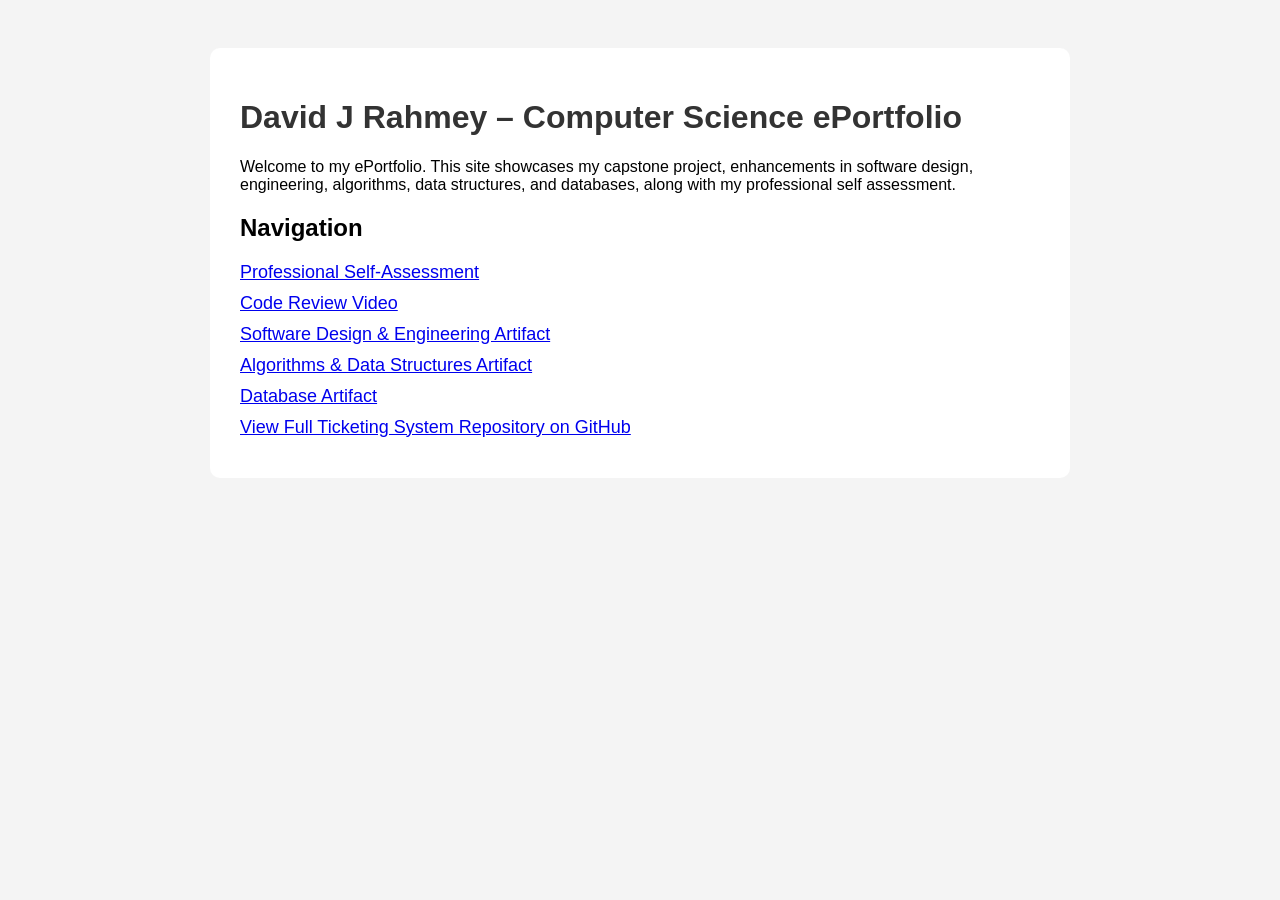
==== index.html @ 7dbecf08 "Update index.html" ====
<!DOCTYPE html>
<html lang="en">
<head>
  <meta charset="UTF-8">
  <meta name="viewport" content="width=device-width, initial-scale=1.0">
  <title>David J Rahmey – Computer Science ePortfolio</title>
  <style>
    body { font-family: Arial, sans-serif; padding: 40px; background: #f4f4f4; }
    .container { max-width: 800px; margin: 0 auto; background: white; padding: 30px; border-radius: 10px; }
    h1 { color: #333; }
    a { display: block; margin: 10px 0; font-size: 18px; }
  </style>
</head>
<body>
  <div class="container">
    <h1>David J Rahmey – Computer Science ePortfolio</h1>
    <p>Welcome to my ePortfolio. This site showcases my capstone project, enhancements in software design, engineering, algorithms, data structures, and databases, along with my professional self assessment.</p>

    <h2>Navigation</h2>
    <a href="self-assessment.html">Professional Self-Assessment</a>
    <a href="code-review.html">Code Review Video</a>
    <a href="software-design-and-engineering.html">Software Design & Engineering Artifact</a>
    <a href="algorithms-and-data-structures.html">Algorithms & Data Structures Artifact</a>
    <a href="database.html">Database Artifact</a>
    <a href="https://github.com/DRAH4/Ticket-System" target="_blank">View Full Ticketing System Repository on GitHub</a>
  </div>
</body>
</html>
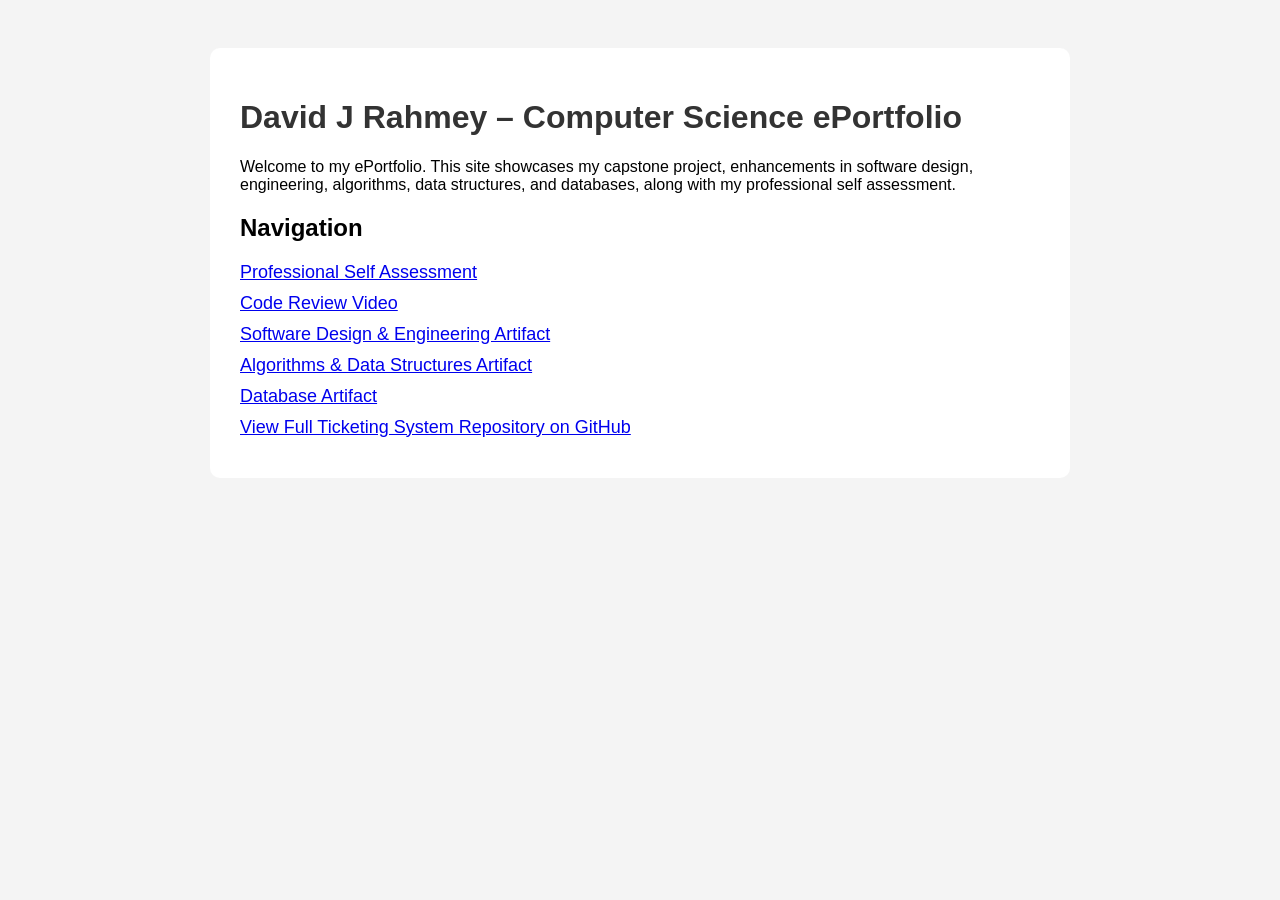
==== commit a8d373c2: "Update index.html" ====
--- a/index.html
+++ b/index.html
@@ -17,7 +17,7 @@
     <p>Welcome to my ePortfolio. This site showcases my capstone project, enhancements in software design, engineering, algorithms, data structures, and databases, along with my professional self assessment.</p>
 
     <h2>Navigation</h2>
-    <a href="self-assessment.html">Professional Self-Assessment</a>
+    <a href="self-assessment.html">Professional Self Assessment</a>
     <a href="code-review.html">Code Review Video</a>
     <a href="software-design-and-engineering.html">Software Design & Engineering Artifact</a>
     <a href="algorithms-and-data-structures.html">Algorithms & Data Structures Artifact</a>
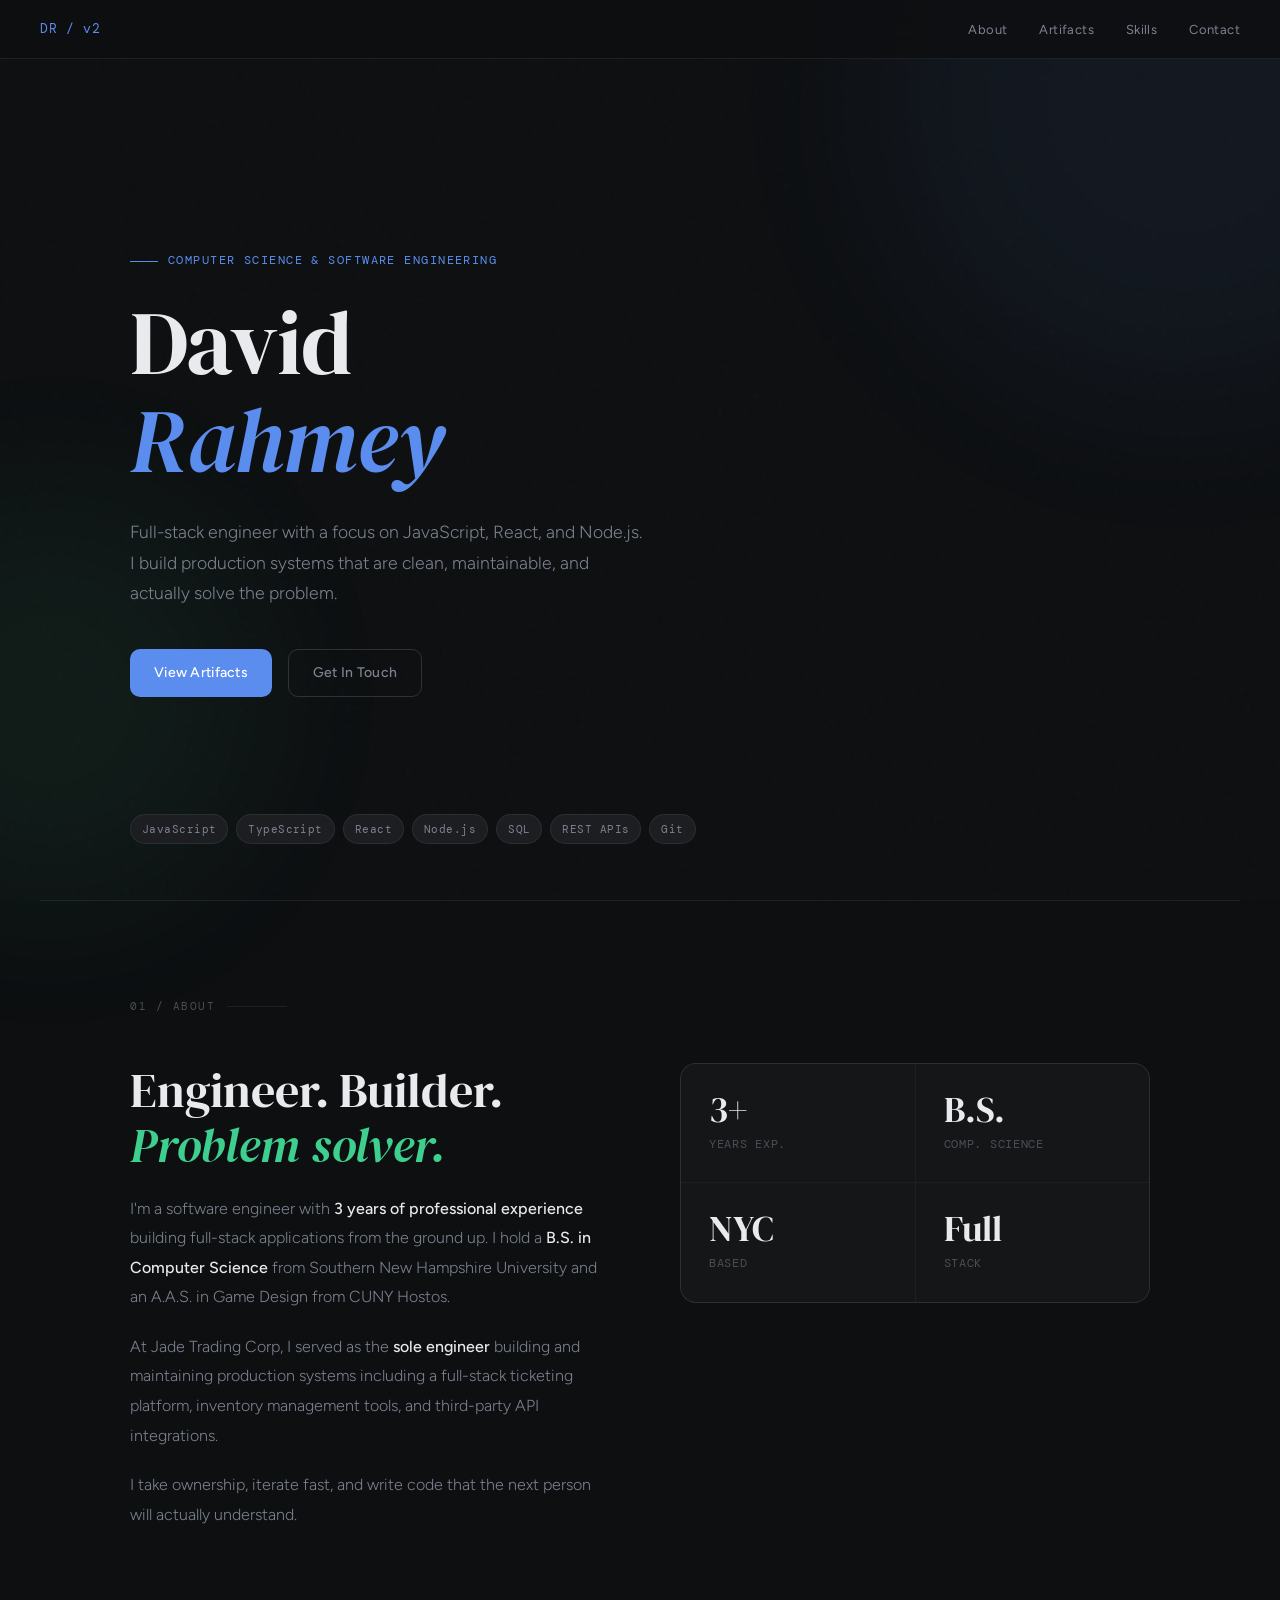
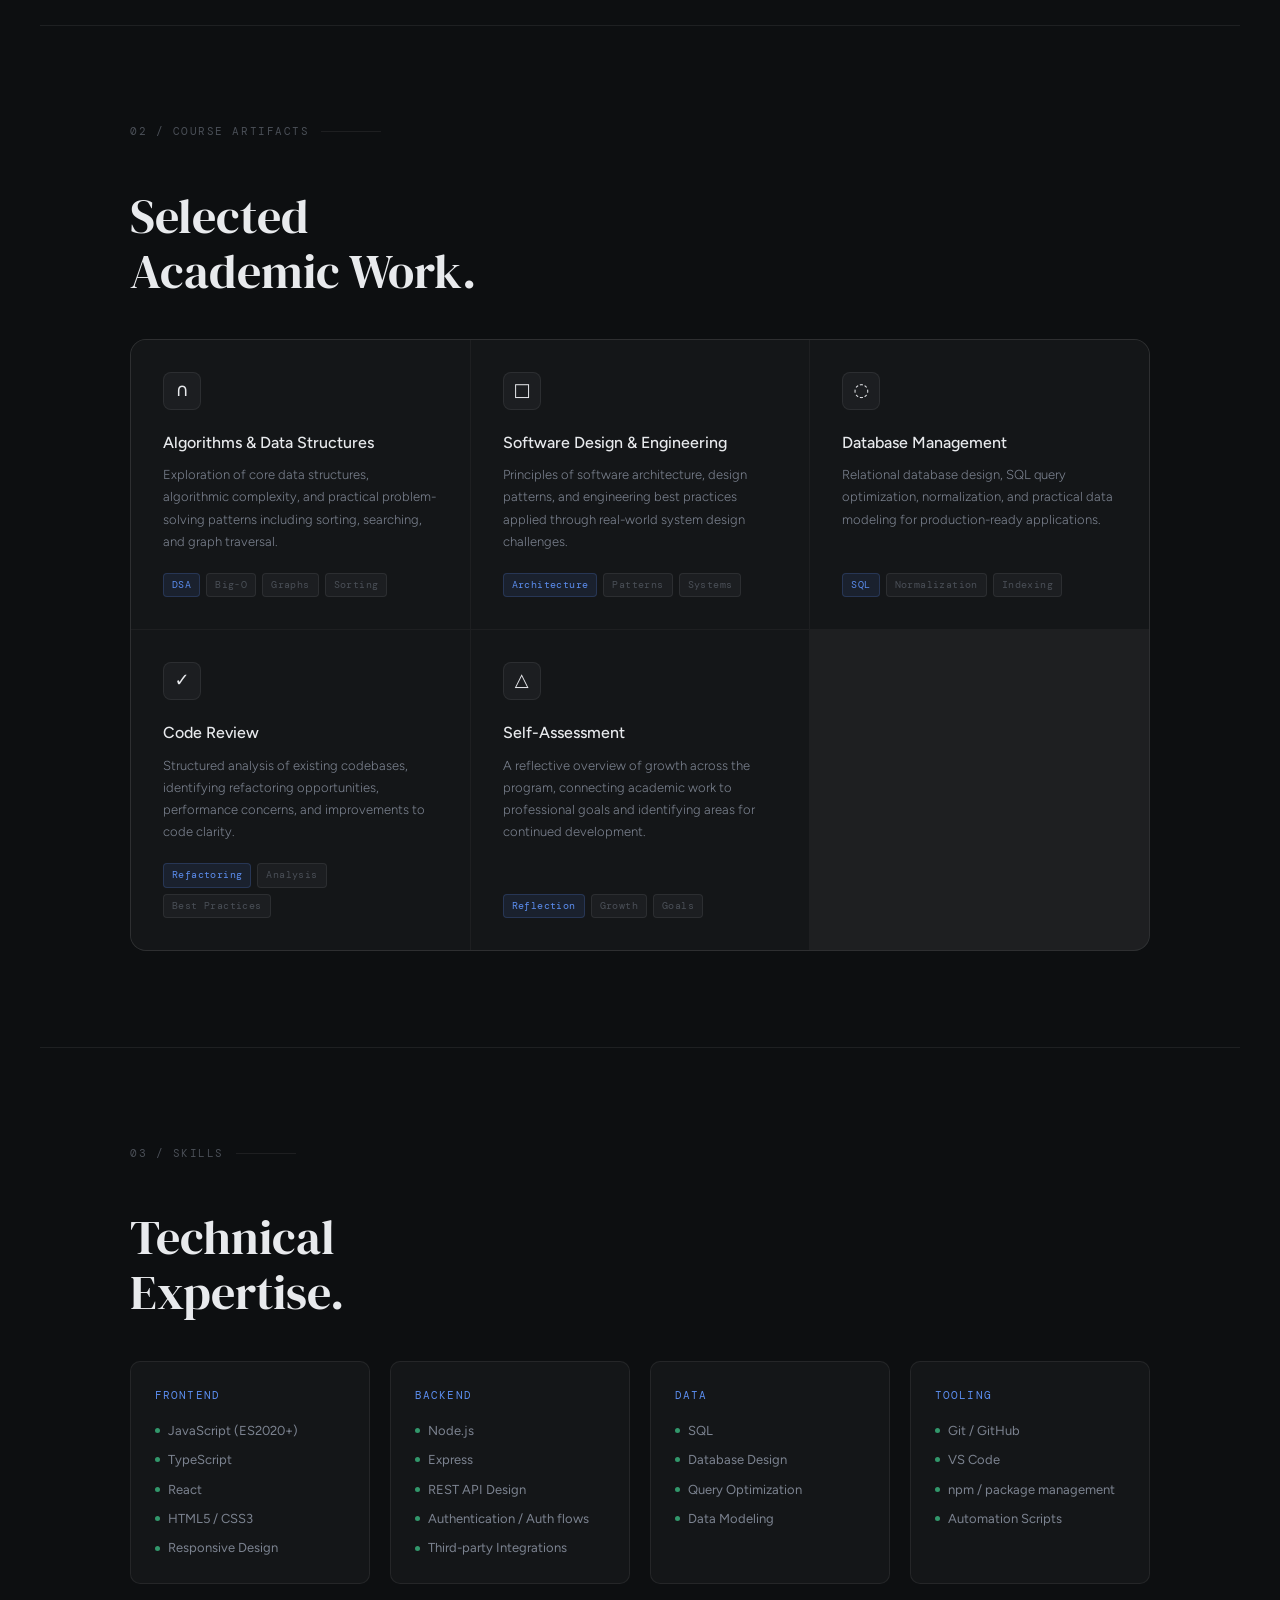
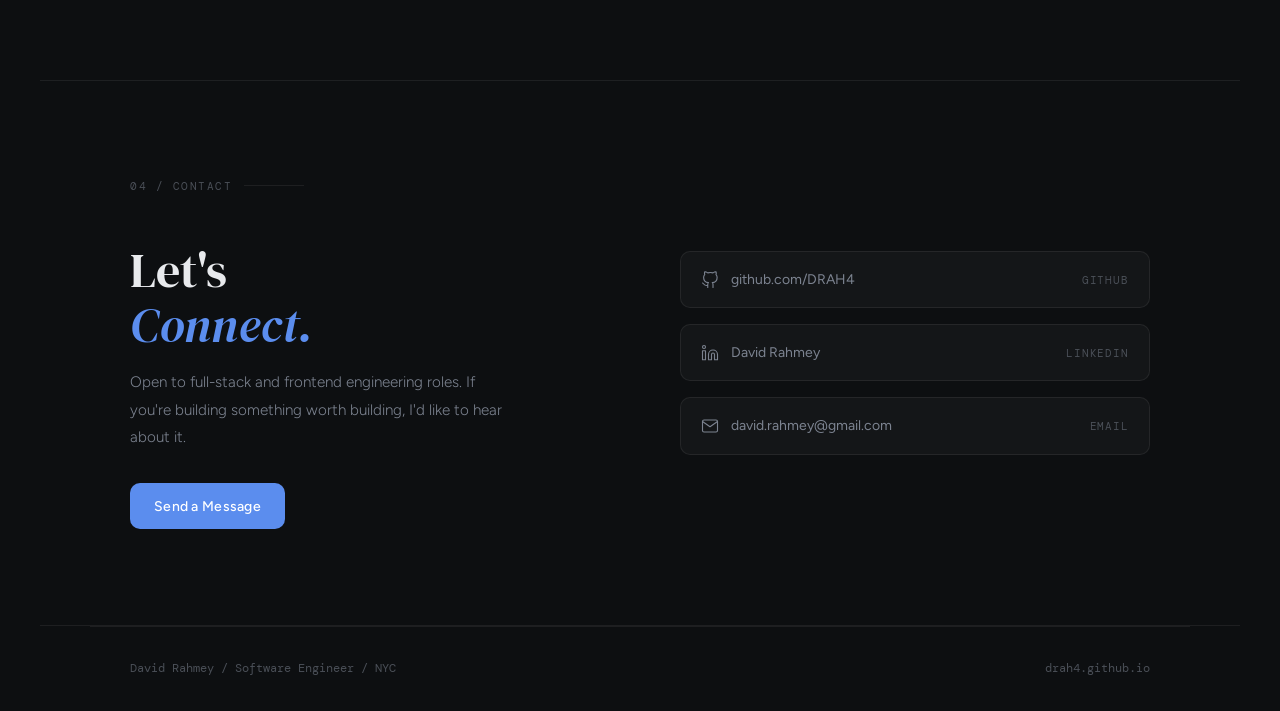
==== commit a7d02554: "Revamp index.html for ePortfolio layout and styles Updated the ePortfolio HTML structure and styles " ====
--- a/index.html
+++ b/index.html
@@ -1,28 +1,867 @@
 <!DOCTYPE html>
 <html lang="en">
 <head>
-  <meta charset="UTF-8">
-  <meta name="viewport" content="width=device-width, initial-scale=1.0">
-  <title>David J Rahmey – Computer Science ePortfolio</title>
-  <style>
-    body { font-family: Arial, sans-serif; padding: 40px; background: #f4f4f4; }
-    .container { max-width: 800px; margin: 0 auto; background: white; padding: 30px; border-radius: 10px; }
-    h1 { color: #333; }
-    a { display: block; margin: 10px 0; font-size: 18px; }
-  </style>
+<meta charset="UTF-8" />
+<meta name="viewport" content="width=device-width, initial-scale=1.0" />
+<title>David Rahmey | Software Engineer</title>
+<link rel="preconnect" href="https://fonts.googleapis.com" />
+<link rel="preconnect" href="https://fonts.gstatic.com" crossorigin />
+<link href="https://fonts.googleapis.com/css2?family=DM+Serif+Display:ital@0;1&family=DM+Mono:wght@400;500&family=Figtree:wght@300;400;500;600&display=swap" rel="stylesheet" />
+<style>
+  *, *::before, *::after { box-sizing: border-box; margin: 0; padding: 0; }
+
+  :root {
+    --bg: #0d0f11;
+    --bg2: #141618;
+    --bg3: #1c1e21;
+    --surface: #1e2124;
+    --border: rgba(255,255,255,0.07);
+    --border-hover: rgba(255,255,255,0.14);
+    --accent: #5b8dee;
+    --accent2: #3ecf8e;
+    --text: #e8eaed;
+    --text-muted: #7c8390;
+    --text-dim: #4a4f57;
+    --serif: 'DM Serif Display', Georgia, serif;
+    --mono: 'DM Mono', monospace;
+    --sans: 'Figtree', system-ui, sans-serif;
+    --radius: 10px;
+    --radius-lg: 16px;
+  }
+
+  html { scroll-behavior: smooth; }
+
+  body {
+    font-family: var(--sans);
+    background: var(--bg);
+    color: var(--text);
+    line-height: 1.65;
+    min-height: 100vh;
+    overflow-x: hidden;
+  }
+
+  /* ---- NOISE OVERLAY ---- */
+  body::before {
+    content: '';
+    position: fixed;
+    inset: 0;
+    background-image: url("data:image/svg+xml,%3Csvg viewBox='0 0 200 200' xmlns='http://www.w3.org/2000/svg'%3E%3Cfilter id='n'%3E%3CfeTurbulence type='fractalNoise' baseFrequency='0.75' numOctaves='4' stitchTiles='stitch'/%3E%3C/filter%3E%3Crect width='100%25' height='100%25' filter='url(%23n)' opacity='0.04'/%3E%3C/svg%3E");
+    pointer-events: none;
+    z-index: 0;
+    opacity: 0.5;
+  }
+
+  /* ---- NAV ---- */
+  nav {
+    position: fixed;
+    top: 0; left: 0; right: 0;
+    z-index: 100;
+    display: flex;
+    align-items: center;
+    justify-content: space-between;
+    padding: 1rem 2.5rem;
+    border-bottom: 1px solid var(--border);
+    background: rgba(13,15,17,0.85);
+    backdrop-filter: blur(16px);
+    -webkit-backdrop-filter: blur(16px);
+  }
+
+  .nav-logo {
+    font-family: var(--mono);
+    font-size: 13px;
+    color: var(--accent);
+    letter-spacing: 0.05em;
+    text-decoration: none;
+  }
+
+  .nav-links {
+    display: flex;
+    gap: 2rem;
+    list-style: none;
+  }
+
+  .nav-links a {
+    font-size: 13px;
+    color: var(--text-muted);
+    text-decoration: none;
+    letter-spacing: 0.03em;
+    transition: color 0.2s;
+  }
+
+  .nav-links a:hover { color: var(--text); }
+
+  /* ---- HERO ---- */
+  .hero {
+    position: relative;
+    min-height: 100vh;
+    display: flex;
+    flex-direction: column;
+    justify-content: center;
+    padding: 8rem 2.5rem 5rem;
+    max-width: 1100px;
+    margin: 0 auto;
+    z-index: 1;
+  }
+
+  .hero-tag {
+    font-family: var(--mono);
+    font-size: 12px;
+    color: var(--accent);
+    letter-spacing: 0.12em;
+    text-transform: uppercase;
+    margin-bottom: 1.5rem;
+    display: flex;
+    align-items: center;
+    gap: 10px;
+  }
+
+  .hero-tag::before {
+    content: '';
+    display: inline-block;
+    width: 28px;
+    height: 1px;
+    background: var(--accent);
+  }
+
+  h1 {
+    font-family: var(--serif);
+    font-size: clamp(3rem, 7vw, 6rem);
+    line-height: 1.08;
+    font-weight: 400;
+    letter-spacing: -0.01em;
+    margin-bottom: 1.75rem;
+    color: var(--text);
+  }
+
+  h1 em {
+    font-style: italic;
+    color: var(--accent);
+  }
+
+  .hero-sub {
+    font-size: 1.1rem;
+    color: var(--text-muted);
+    max-width: 520px;
+    line-height: 1.75;
+    margin-bottom: 2.5rem;
+    font-weight: 300;
+  }
+
+  .hero-cta {
+    display: flex;
+    gap: 1rem;
+    flex-wrap: wrap;
+  }
+
+  .btn {
+    display: inline-flex;
+    align-items: center;
+    gap: 8px;
+    padding: 0.7rem 1.5rem;
+    border-radius: var(--radius);
+    font-size: 14px;
+    font-weight: 500;
+    text-decoration: none;
+    transition: all 0.2s;
+    letter-spacing: 0.02em;
+    cursor: pointer;
+    border: none;
+  }
+
+  .btn-primary {
+    background: var(--accent);
+    color: #fff;
+  }
+
+  .btn-primary:hover {
+    background: #7aa3f5;
+    transform: translateY(-1px);
+  }
+
+  .btn-ghost {
+    background: transparent;
+    color: var(--text-muted);
+    border: 1px solid var(--border-hover);
+  }
+
+  .btn-ghost:hover {
+    color: var(--text);
+    border-color: rgba(255,255,255,0.25);
+    background: var(--bg3);
+  }
+
+  /* ---- STACK PILLS ---- */
+  .stack-row {
+    position: absolute;
+    bottom: 3.5rem;
+    left: 2.5rem;
+    display: flex;
+    gap: 8px;
+    flex-wrap: wrap;
+    max-width: 600px;
+  }
+
+  .pill {
+    font-family: var(--mono);
+    font-size: 11px;
+    padding: 5px 11px;
+    border-radius: 999px;
+    background: var(--bg3);
+    border: 1px solid var(--border);
+    color: var(--text-muted);
+    letter-spacing: 0.04em;
+    transition: all 0.2s;
+    cursor: default;
+  }
+
+  .pill:hover {
+    border-color: var(--accent);
+    color: var(--accent);
+  }
+
+  /* ---- DIVIDER LINE ---- */
+  .line-divider {
+    height: 1px;
+    background: var(--border);
+    margin: 0 2.5rem;
+    position: relative;
+    z-index: 1;
+  }
+
+  /* ---- SECTIONS ---- */
+  section {
+    position: relative;
+    z-index: 1;
+    max-width: 1100px;
+    margin: 0 auto;
+    padding: 6rem 2.5rem;
+  }
+
+  .section-label {
+    font-family: var(--mono);
+    font-size: 11px;
+    color: var(--text-dim);
+    letter-spacing: 0.14em;
+    text-transform: uppercase;
+    margin-bottom: 3rem;
+    display: flex;
+    align-items: center;
+    gap: 12px;
+  }
+
+  .section-label::after {
+    content: '';
+    flex: 1;
+    max-width: 60px;
+    height: 1px;
+    background: var(--border);
+  }
+
+  h2 {
+    font-family: var(--serif);
+    font-size: clamp(2rem, 4vw, 3rem);
+    font-weight: 400;
+    line-height: 1.15;
+    margin-bottom: 1.25rem;
+  }
+
+  /* ---- ABOUT ---- */
+  .about-grid {
+    display: grid;
+    grid-template-columns: 1fr 1fr;
+    gap: 5rem;
+    align-items: start;
+  }
+
+  .about-body {
+    font-size: 1rem;
+    color: var(--text-muted);
+    line-height: 1.85;
+    font-weight: 300;
+  }
+
+  .about-body p + p {
+    margin-top: 1.25rem;
+  }
+
+  .about-body strong {
+    color: var(--text);
+    font-weight: 500;
+  }
+
+  .about-stats {
+    display: grid;
+    grid-template-columns: 1fr 1fr;
+    gap: 1px;
+    border: 1px solid var(--border);
+    border-radius: var(--radius-lg);
+    overflow: hidden;
+    background: var(--border);
+  }
+
+  .stat-box {
+    background: var(--bg2);
+    padding: 1.75rem;
+    transition: background 0.2s;
+  }
+
+  .stat-box:hover { background: var(--surface); }
+
+  .stat-num {
+    font-family: var(--serif);
+    font-size: 2.25rem;
+    font-weight: 400;
+    color: var(--text);
+    line-height: 1;
+    margin-bottom: 0.4rem;
+  }
+
+  .stat-label {
+    font-size: 12px;
+    color: var(--text-dim);
+    letter-spacing: 0.06em;
+    text-transform: uppercase;
+    font-family: var(--mono);
+  }
+
+  /* ---- PROJECTS ---- */
+  .projects-grid {
+    display: grid;
+    grid-template-columns: repeat(auto-fit, minmax(300px, 1fr));
+    gap: 1px;
+    background: var(--border);
+    border: 1px solid var(--border);
+    border-radius: var(--radius-lg);
+    overflow: hidden;
+  }
+
+  .project-card {
+    background: var(--bg2);
+    padding: 2rem;
+    text-decoration: none;
+    color: inherit;
+    display: flex;
+    flex-direction: column;
+    transition: background 0.2s;
+    position: relative;
+    overflow: hidden;
+  }
+
+  .project-card::after {
+    content: '';
+    position: absolute;
+    top: 0; left: 0;
+    width: 100%;
+    height: 2px;
+    background: var(--accent);
+    transform: scaleX(0);
+    transform-origin: left;
+    transition: transform 0.3s ease;
+  }
+
+  .project-card:hover { background: var(--surface); }
+  .project-card:hover::after { transform: scaleX(1); }
+
+  .project-icon {
+    width: 38px;
+    height: 38px;
+    border-radius: 8px;
+    background: var(--bg3);
+    border: 1px solid var(--border);
+    display: flex;
+    align-items: center;
+    justify-content: center;
+    margin-bottom: 1.25rem;
+    font-size: 18px;
+  }
+
+  .project-title {
+    font-size: 1rem;
+    font-weight: 500;
+    margin-bottom: 0.5rem;
+    color: var(--text);
+    display: flex;
+    align-items: center;
+    justify-content: space-between;
+  }
+
+  .project-title svg {
+    width: 14px;
+    height: 14px;
+    opacity: 0;
+    transition: opacity 0.2s;
+    flex-shrink: 0;
+    stroke: var(--text-muted);
+  }
+
+  .project-card:hover .project-title svg { opacity: 1; }
+
+  .project-desc {
+    font-size: 13px;
+    color: var(--text-muted);
+    line-height: 1.7;
+    flex: 1;
+    font-weight: 300;
+    margin-bottom: 1.25rem;
+  }
+
+  .project-tags {
+    display: flex;
+    gap: 6px;
+    flex-wrap: wrap;
+  }
+
+  .tag {
+    font-family: var(--mono);
+    font-size: 10px;
+    padding: 3px 8px;
+    border-radius: 4px;
+    background: var(--bg3);
+    color: var(--text-dim);
+    letter-spacing: 0.04em;
+    border: 1px solid var(--border);
+  }
+
+  .tag-accent {
+    background: rgba(91,141,238,0.1);
+    color: var(--accent);
+    border-color: rgba(91,141,238,0.2);
+  }
+
+  /* ---- SKILLS ---- */
+  .skills-grid {
+    display: grid;
+    grid-template-columns: repeat(auto-fit, minmax(220px, 1fr));
+    gap: 1.25rem;
+  }
+
+  .skill-group {
+    background: var(--bg2);
+    border: 1px solid var(--border);
+    border-radius: var(--radius);
+    padding: 1.5rem;
+  }
+
+  .skill-group-label {
+    font-family: var(--mono);
+    font-size: 11px;
+    color: var(--accent);
+    letter-spacing: 0.1em;
+    text-transform: uppercase;
+    margin-bottom: 1rem;
+  }
+
+  .skill-list {
+    display: flex;
+    flex-direction: column;
+    gap: 8px;
+  }
+
+  .skill-item {
+    font-size: 13px;
+    color: var(--text-muted);
+    display: flex;
+    align-items: center;
+    gap: 8px;
+  }
+
+  .skill-item::before {
+    content: '';
+    width: 5px;
+    height: 5px;
+    border-radius: 50%;
+    background: var(--accent2);
+    flex-shrink: 0;
+    opacity: 0.7;
+  }
+
+  /* ---- CONTACT ---- */
+  .contact-wrap {
+    display: grid;
+    grid-template-columns: 1fr 1fr;
+    gap: 5rem;
+    align-items: center;
+  }
+
+  .contact-heading { margin-bottom: 1rem; }
+
+  .contact-sub {
+    color: var(--text-muted);
+    font-weight: 300;
+    font-size: 0.95rem;
+    max-width: 380px;
+    line-height: 1.8;
+    margin-bottom: 2rem;
+  }
+
+  .contact-links {
+    display: flex;
+    flex-direction: column;
+    gap: 1rem;
+  }
+
+  .contact-link {
+    display: flex;
+    align-items: center;
+    gap: 12px;
+    color: var(--text-muted);
+    text-decoration: none;
+    font-size: 14px;
+    transition: color 0.2s;
+    padding: 1rem 1.25rem;
+    background: var(--bg2);
+    border: 1px solid var(--border);
+    border-radius: var(--radius);
+    transition: all 0.2s;
+  }
+
+  .contact-link:hover {
+    color: var(--text);
+    border-color: var(--border-hover);
+    background: var(--surface);
+    transform: translateX(4px);
+  }
+
+  .contact-link-label {
+    font-size: 11px;
+    font-family: var(--mono);
+    color: var(--text-dim);
+    margin-left: auto;
+    letter-spacing: 0.08em;
+    text-transform: uppercase;
+  }
+
+  /* ---- FOOTER ---- */
+  footer {
+    border-top: 1px solid var(--border);
+    padding: 2rem 2.5rem;
+    display: flex;
+    align-items: center;
+    justify-content: space-between;
+    position: relative;
+    z-index: 1;
+    max-width: 1100px;
+    margin: 0 auto;
+  }
+
+  .footer-copy {
+    font-size: 12px;
+    color: var(--text-dim);
+    font-family: var(--mono);
+  }
+
+  /* ---- BACKGROUND GLOW ---- */
+  .glow {
+    position: fixed;
+    border-radius: 50%;
+    filter: blur(90px);
+    pointer-events: none;
+    z-index: 0;
+    opacity: 0.07;
+  }
+
+  .glow-1 {
+    width: 600px; height: 600px;
+    background: var(--accent);
+    top: -200px; right: -200px;
+  }
+
+  .glow-2 {
+    width: 400px; height: 400px;
+    background: var(--accent2);
+    bottom: 0; left: -150px;
+  }
+
+  /* ---- FADE-IN ANIMATION ---- */
+  .fade-up {
+    opacity: 0;
+    transform: translateY(20px);
+    animation: fadeUp 0.7s forwards;
+  }
+
+  @keyframes fadeUp {
+    to { opacity: 1; transform: translateY(0); }
+  }
+
+  .delay-1 { animation-delay: 0.1s; }
+  .delay-2 { animation-delay: 0.2s; }
+  .delay-3 { animation-delay: 0.3s; }
+  .delay-4 { animation-delay: 0.45s; }
+  .delay-5 { animation-delay: 0.6s; }
+
+  /* ---- RESPONSIVE ---- */
+  @media (max-width: 768px) {
+    nav { padding: 1rem 1.25rem; }
+    .nav-links { gap: 1.25rem; }
+    .hero { padding: 7rem 1.25rem 8rem; }
+    .stack-row { left: 1.25rem; bottom: 2.5rem; }
+    section { padding: 4rem 1.25rem; }
+    .line-divider { margin: 0 1.25rem; }
+    .about-grid { grid-template-columns: 1fr; gap: 3rem; }
+    .contact-wrap { grid-template-columns: 1fr; gap: 2.5rem; }
+    footer { padding: 1.5rem 1.25rem; flex-direction: column; gap: 0.5rem; text-align: center; }
+  }
+</style>
 </head>
 <body>
-  <div class="container">
-    <h1>David J Rahmey – Computer Science ePortfolio</h1>
-    <p>Welcome to my ePortfolio. This site showcases my capstone project, enhancements in software design, engineering, algorithms, data structures, and databases, along with my professional self assessment.</p>
-
-    <h2>Navigation</h2>
-    <a href="self-assessment.html">Professional Self Assessment</a>
-    <a href="code-review.html">Code Review Video</a>
-    <a href="software-design-and-engineering.html">Software Design & Engineering Artifact</a>
-    <a href="algorithms-and-data-structures.html">Algorithms & Data Structures Artifact</a>
-    <a href="database.html">Database Artifact</a>
-    <a href="https://github.com/DRAH4/Ticket-System" target="_blank">View Full Ticketing System Repository on GitHub</a>
+
+<div class="glow glow-1"></div>
+<div class="glow glow-2"></div>
+
+<!-- NAV -->
+<nav>
+  <a class="nav-logo" href="#">DR / v2</a>
+  <ul class="nav-links">
+    <li><a href="#about">About</a></li>
+    <li><a href="#projects">Artifacts</a></li>
+    <li><a href="#skills">Skills</a></li>
+    <li><a href="#contact">Contact</a></li>
+  </ul>
+</nav>
+
+<!-- HERO -->
+<div class="hero">
+  <p class="hero-tag fade-up">Computer Science &amp; Software Engineering</p>
+  <h1 class="fade-up delay-1">David<br/><em>Rahmey</em></h1>
+  <p class="hero-sub fade-up delay-2">
+    Full-stack engineer with a focus on JavaScript, React, and Node.js. I build production systems that are clean, maintainable, and actually solve the problem.
+  </p>
+  <div class="hero-cta fade-up delay-3">
+    <a href="#projects" class="btn btn-primary">View Artifacts</a>
+    <a href="#contact" class="btn btn-ghost">Get In Touch</a>
   </div>
+  <div class="stack-row fade-up delay-5">
+    <span class="pill">JavaScript</span>
+    <span class="pill">TypeScript</span>
+    <span class="pill">React</span>
+    <span class="pill">Node.js</span>
+    <span class="pill">SQL</span>
+    <span class="pill">REST APIs</span>
+    <span class="pill">Git</span>
+  </div>
+</div>
+
+<div class="line-divider"></div>
+
+<!-- ABOUT -->
+<section id="about">
+  <p class="section-label">01 / About</p>
+  <div class="about-grid">
+    <div>
+      <h2>Engineer. Builder.<br/><em style="font-style:italic; color: var(--accent2);">Problem solver.</em></h2>
+      <div class="about-body">
+        <p>
+          I'm a software engineer with <strong>3 years of professional experience</strong> building full-stack applications from the ground up. I hold a <strong>B.S. in Computer Science</strong> from Southern New Hampshire University and an A.A.S. in Game Design from CUNY Hostos.
+        </p>
+        <p>
+          At Jade Trading Corp, I served as the <strong>sole engineer</strong> building and maintaining production systems including a full-stack ticketing platform, inventory management tools, and third-party API integrations.
+        </p>
+        <p>
+          I take ownership, iterate fast, and write code that the next person will actually understand.
+        </p>
+      </div>
+    </div>
+    <div class="about-stats">
+      <div class="stat-box">
+        <div class="stat-num">3+</div>
+        <div class="stat-label">Years Exp.</div>
+      </div>
+      <div class="stat-box">
+        <div class="stat-num">B.S.</div>
+        <div class="stat-label">Comp. Science</div>
+      </div>
+      <div class="stat-box">
+        <div class="stat-num">NYC</div>
+        <div class="stat-label">Based</div>
+      </div>
+      <div class="stat-box">
+        <div class="stat-num">Full</div>
+        <div class="stat-label">Stack</div>
+      </div>
+    </div>
+  </div>
+</section>
+
+<div class="line-divider"></div>
+
+<!-- PROJECTS / ARTIFACTS -->
+<section id="projects">
+  <p class="section-label">02 / Course Artifacts</p>
+  <h2 style="margin-bottom: 2.5rem;">Selected<br/>Academic Work.</h2>
+  <div class="projects-grid">
+
+    <a href="algorithms-and-data-structures.html" class="project-card">
+      <div class="project-icon">&#x2229;</div>
+      <div class="project-title">
+        Algorithms &amp; Data Structures
+        <svg viewBox="0 0 24 24" fill="none" stroke-width="2" stroke-linecap="round" stroke-linejoin="round"><path d="M7 17L17 7M17 7H7M17 7v10"/></svg>
+      </div>
+      <p class="project-desc">
+        Exploration of core data structures, algorithmic complexity, and practical problem-solving patterns including sorting, searching, and graph traversal.
+      </p>
+      <div class="project-tags">
+        <span class="tag tag-accent">DSA</span>
+        <span class="tag">Big-O</span>
+        <span class="tag">Graphs</span>
+        <span class="tag">Sorting</span>
+      </div>
+    </a>
+
+    <a href="software-design-and-engineering.html" class="project-card">
+      <div class="project-icon">&#x25A1;</div>
+      <div class="project-title">
+        Software Design &amp; Engineering
+        <svg viewBox="0 0 24 24" fill="none" stroke-width="2" stroke-linecap="round" stroke-linejoin="round"><path d="M7 17L17 7M17 7H7M17 7v10"/></svg>
+      </div>
+      <p class="project-desc">
+        Principles of software architecture, design patterns, and engineering best practices applied through real-world system design challenges.
+      </p>
+      <div class="project-tags">
+        <span class="tag tag-accent">Architecture</span>
+        <span class="tag">Patterns</span>
+        <span class="tag">Systems</span>
+      </div>
+    </a>
+
+    <a href="database.html" class="project-card">
+      <div class="project-icon">&#x25CC;</div>
+      <div class="project-title">
+        Database Management
+        <svg viewBox="0 0 24 24" fill="none" stroke-width="2" stroke-linecap="round" stroke-linejoin="round"><path d="M7 17L17 7M17 7H7M17 7v10"/></svg>
+      </div>
+      <p class="project-desc">
+        Relational database design, SQL query optimization, normalization, and practical data modeling for production-ready applications.
+      </p>
+      <div class="project-tags">
+        <span class="tag tag-accent">SQL</span>
+        <span class="tag">Normalization</span>
+        <span class="tag">Indexing</span>
+      </div>
+    </a>
+
+    <a href="code-review.html" class="project-card">
+      <div class="project-icon">&#x2713;</div>
+      <div class="project-title">
+        Code Review
+        <svg viewBox="0 0 24 24" fill="none" stroke-width="2" stroke-linecap="round" stroke-linejoin="round"><path d="M7 17L17 7M17 7H7M17 7v10"/></svg>
+      </div>
+      <p class="project-desc">
+        Structured analysis of existing codebases, identifying refactoring opportunities, performance concerns, and improvements to code clarity.
+      </p>
+      <div class="project-tags">
+        <span class="tag tag-accent">Refactoring</span>
+        <span class="tag">Analysis</span>
+        <span class="tag">Best Practices</span>
+      </div>
+    </a>
+
+    <a href="self-assessment.html" class="project-card">
+      <div class="project-icon">&#x25B3;</div>
+      <div class="project-title">
+        Self-Assessment
+        <svg viewBox="0 0 24 24" fill="none" stroke-width="2" stroke-linecap="round" stroke-linejoin="round"><path d="M7 17L17 7M17 7H7M17 7v10"/></svg>
+      </div>
+      <p class="project-desc">
+        A reflective overview of growth across the program, connecting academic work to professional goals and identifying areas for continued development.
+      </p>
+      <div class="project-tags">
+        <span class="tag tag-accent">Reflection</span>
+        <span class="tag">Growth</span>
+        <span class="tag">Goals</span>
+      </div>
+    </a>
+
+  </div>
+</section>
+
+<div class="line-divider"></div>
+
+<!-- SKILLS -->
+<section id="skills">
+  <p class="section-label">03 / Skills</p>
+  <h2 style="margin-bottom: 2.5rem;">Technical<br/>Expertise.</h2>
+  <div class="skills-grid">
+    <div class="skill-group">
+      <div class="skill-group-label">Frontend</div>
+      <div class="skill-list">
+        <span class="skill-item">JavaScript (ES2020+)</span>
+        <span class="skill-item">TypeScript</span>
+        <span class="skill-item">React</span>
+        <span class="skill-item">HTML5 / CSS3</span>
+        <span class="skill-item">Responsive Design</span>
+      </div>
+    </div>
+    <div class="skill-group">
+      <div class="skill-group-label">Backend</div>
+      <div class="skill-list">
+        <span class="skill-item">Node.js</span>
+        <span class="skill-item">Express</span>
+        <span class="skill-item">REST API Design</span>
+        <span class="skill-item">Authentication / Auth flows</span>
+        <span class="skill-item">Third-party Integrations</span>
+      </div>
+    </div>
+    <div class="skill-group">
+      <div class="skill-group-label">Data</div>
+      <div class="skill-list">
+        <span class="skill-item">SQL</span>
+        <span class="skill-item">Database Design</span>
+        <span class="skill-item">Query Optimization</span>
+        <span class="skill-item">Data Modeling</span>
+      </div>
+    </div>
+    <div class="skill-group">
+      <div class="skill-group-label">Tooling</div>
+      <div class="skill-list">
+        <span class="skill-item">Git / GitHub</span>
+        <span class="skill-item">VS Code</span>
+        <span class="skill-item">npm / package management</span>
+        <span class="skill-item">Automation Scripts</span>
+      </div>
+    </div>
+  </div>
+</section>
+
+<div class="line-divider"></div>
+
+<!-- CONTACT -->
+<section id="contact">
+  <div class="contact-wrap">
+    <div>
+      <p class="section-label">04 / Contact</p>
+      <h2 class="contact-heading">Let's<br/><em style="font-style:italic; color:var(--accent);">Connect.</em></h2>
+      <p class="contact-sub">
+        Open to full-stack and frontend engineering roles. If you're building something worth building, I'd like to hear about it.
+      </p>
+      <a href="mailto:david.rahmey@gmail.com" class="btn btn-primary" style="display:inline-flex;">Send a Message</a>
+    </div>
+    <div class="contact-links">
+      <a href="https://github.com/DRAH4" target="_blank" rel="noopener" class="contact-link">
+        <svg width="18" height="18" viewBox="0 0 24 24" fill="none" stroke="currentColor" stroke-width="1.5" stroke-linecap="round" stroke-linejoin="round"><path d="M9 19c-5 1.5-5-2.5-7-3m14 6v-3.87a3.37 3.37 0 0 0-.94-2.61c3.14-.35 6.44-1.54 6.44-7A5.44 5.44 0 0 0 20 4.77 5.07 5.07 0 0 0 19.91 1S18.73.65 16 2.48a13.38 13.38 0 0 0-7 0C6.27.65 5.09 1 5.09 1A5.07 5.07 0 0 0 5 4.77a5.44 5.44 0 0 0-1.5 3.78c0 5.42 3.3 6.61 6.44 7A3.37 3.37 0 0 0 9 18.13V22"/></svg>
+        github.com/DRAH4
+        <span class="contact-link-label">GitHub</span>
+      </a>
+      <a href="https://linkedin.com" target="_blank" rel="noopener" class="contact-link">
+        <svg width="18" height="18" viewBox="0 0 24 24" fill="none" stroke="currentColor" stroke-width="1.5" stroke-linecap="round" stroke-linejoin="round"><path d="M16 8a6 6 0 0 1 6 6v7h-4v-7a2 2 0 0 0-2-2 2 2 0 0 0-2 2v7h-4v-7a6 6 0 0 1 6-6z"/><rect x="2" y="9" width="4" height="12"/><circle cx="4" cy="4" r="2"/></svg>
+        David Rahmey
+        <span class="contact-link-label">LinkedIn</span>
+      </a>
+      <a href="mailto:david.rahmey@gmail.com" class="contact-link">
+        <svg width="18" height="18" viewBox="0 0 24 24" fill="none" stroke="currentColor" stroke-width="1.5" stroke-linecap="round" stroke-linejoin="round"><path d="M4 4h16c1.1 0 2 .9 2 2v12c0 1.1-.9 2-2 2H4c-1.1 0-2-.9-2-2V6c0-1.1.9-2 2-2z"/><polyline points="22,6 12,13 2,6"/></svg>
+        david.rahmey@gmail.com
+        <span class="contact-link-label">Email</span>
+      </a>
+    </div>
+  </div>
+</section>
+
+<div class="line-divider"></div>
+
+<!-- FOOTER -->
+<footer>
+  <span class="footer-copy">David Rahmey / Software Engineer / NYC</span>
+  <span class="footer-copy">drah4.github.io</span>
+</footer>
+
 </body>
 </html>
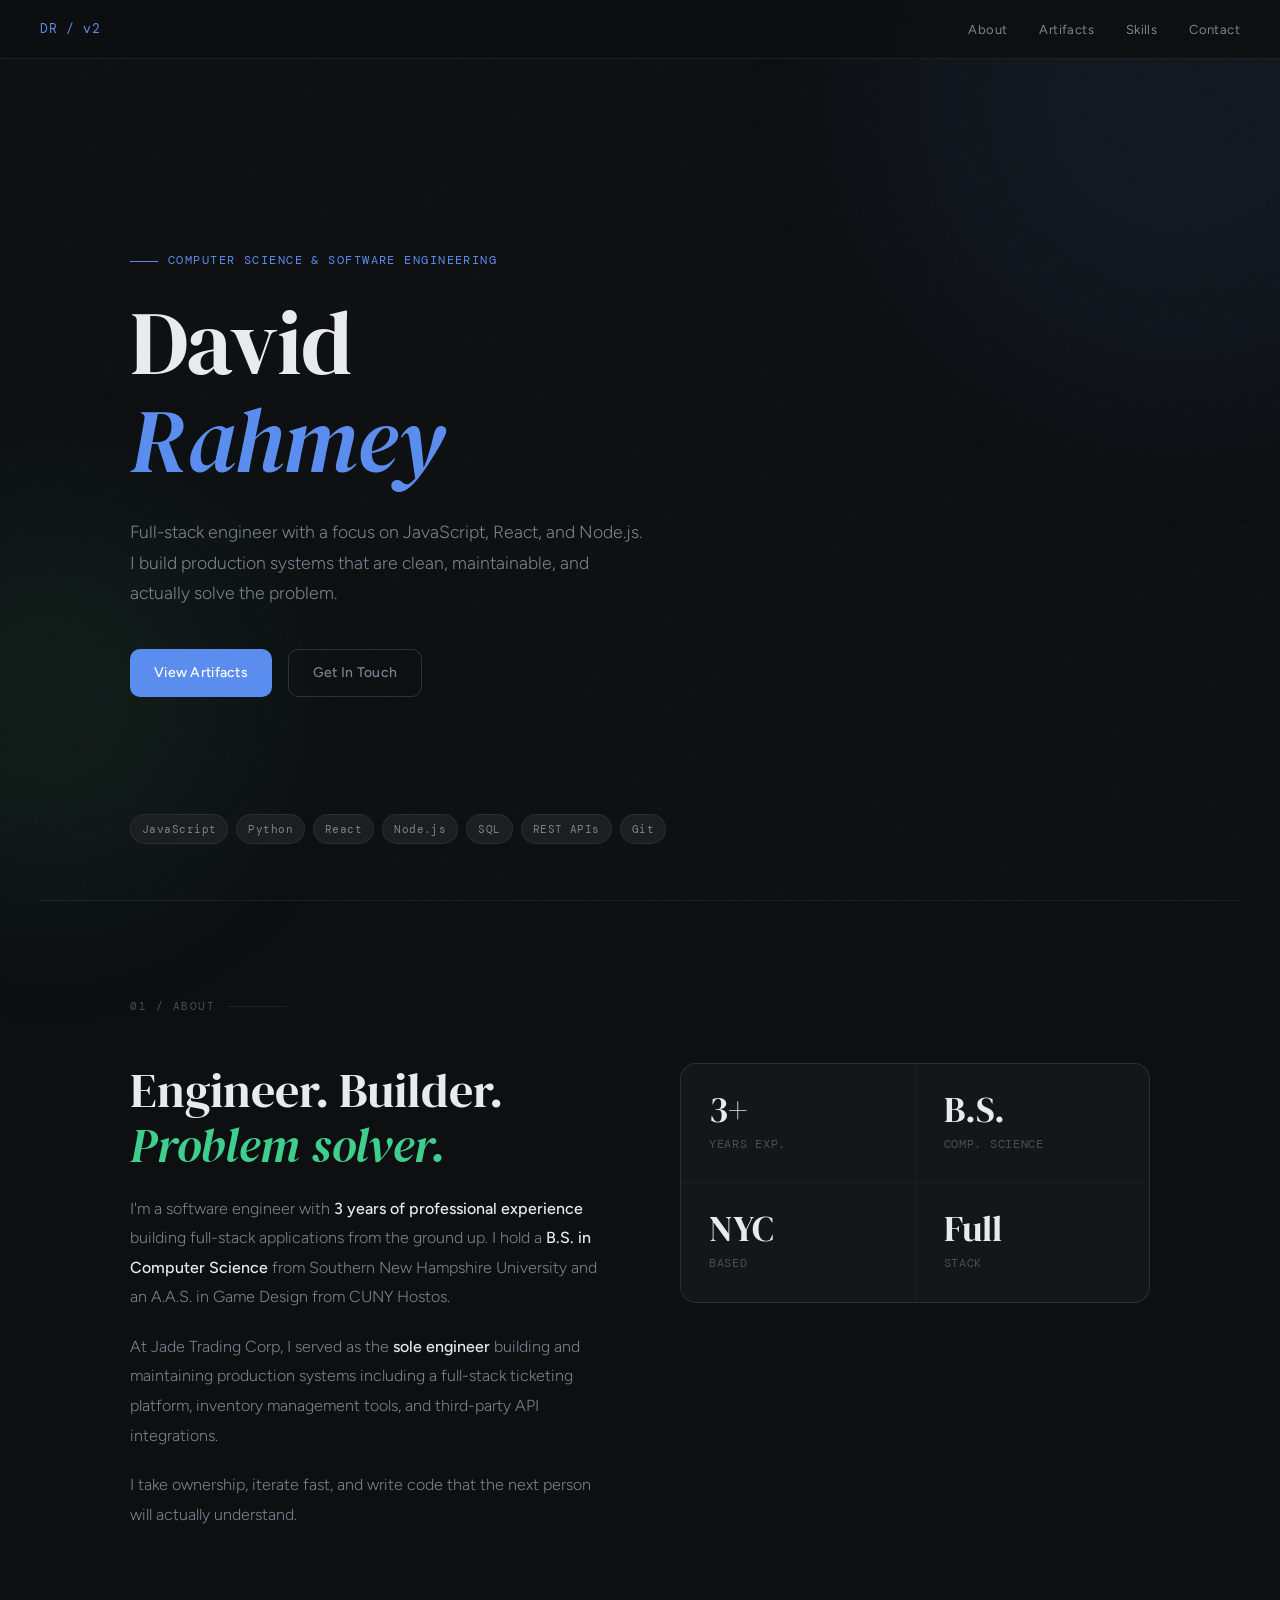
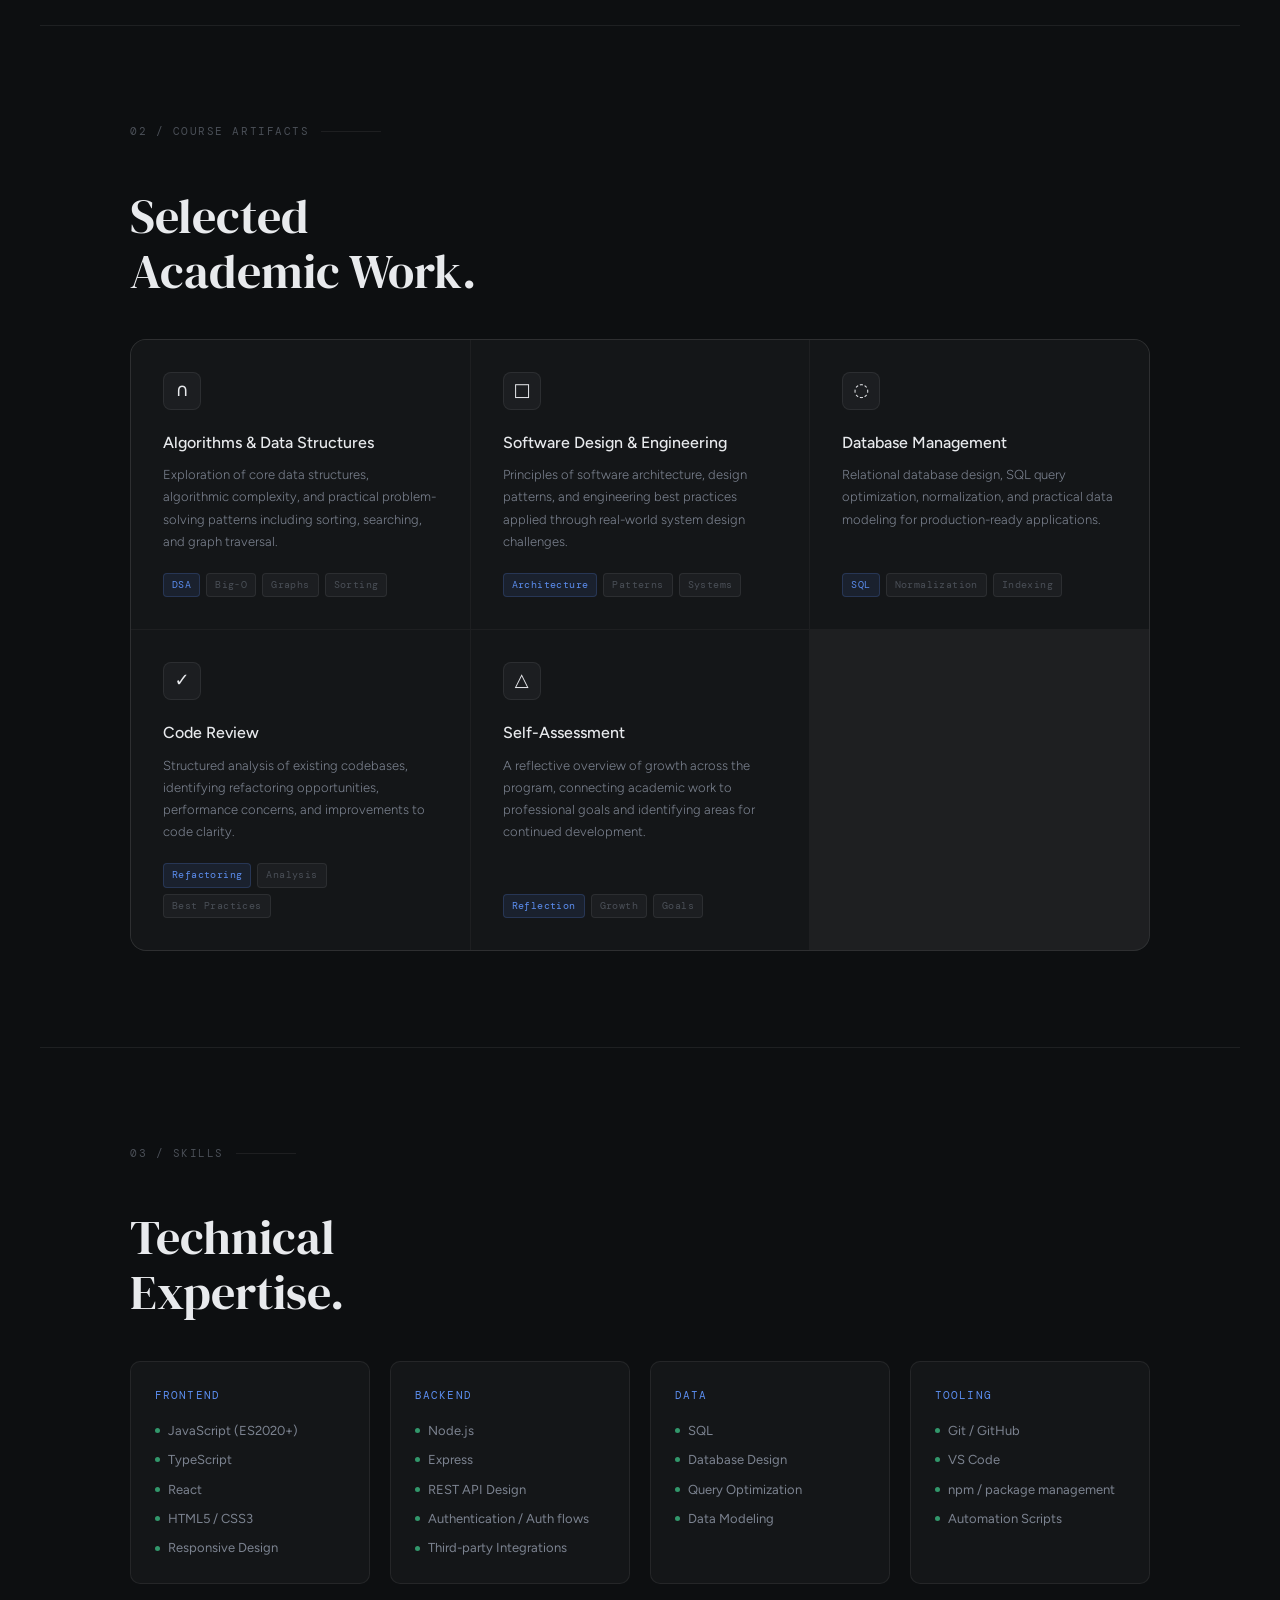
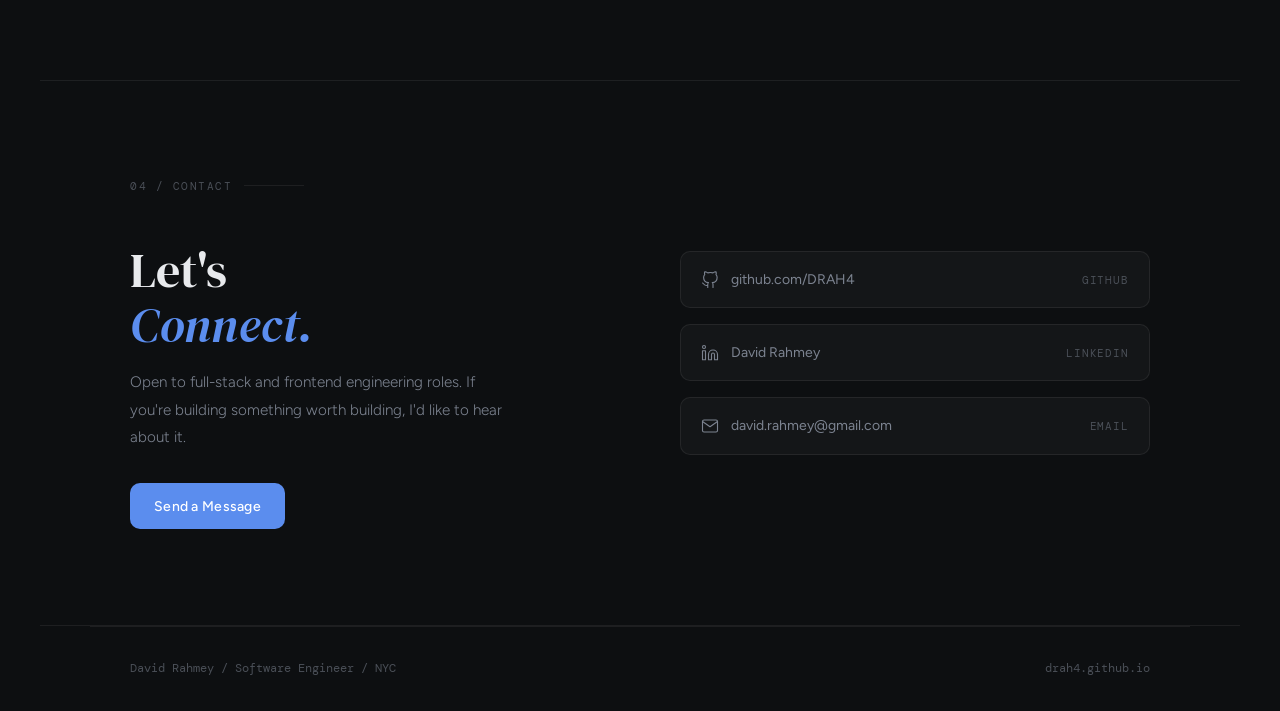
==== commit 4e92db0d: "Replace TypeScript pill with Python pill" ====
--- a/index.html
+++ b/index.html
@@ -632,7 +632,7 @@
   </div>
   <div class="stack-row fade-up delay-5">
     <span class="pill">JavaScript</span>
-    <span class="pill">TypeScript</span>
+    <span class="pill">Python</span>
     <span class="pill">React</span>
     <span class="pill">Node.js</span>
     <span class="pill">SQL</span>
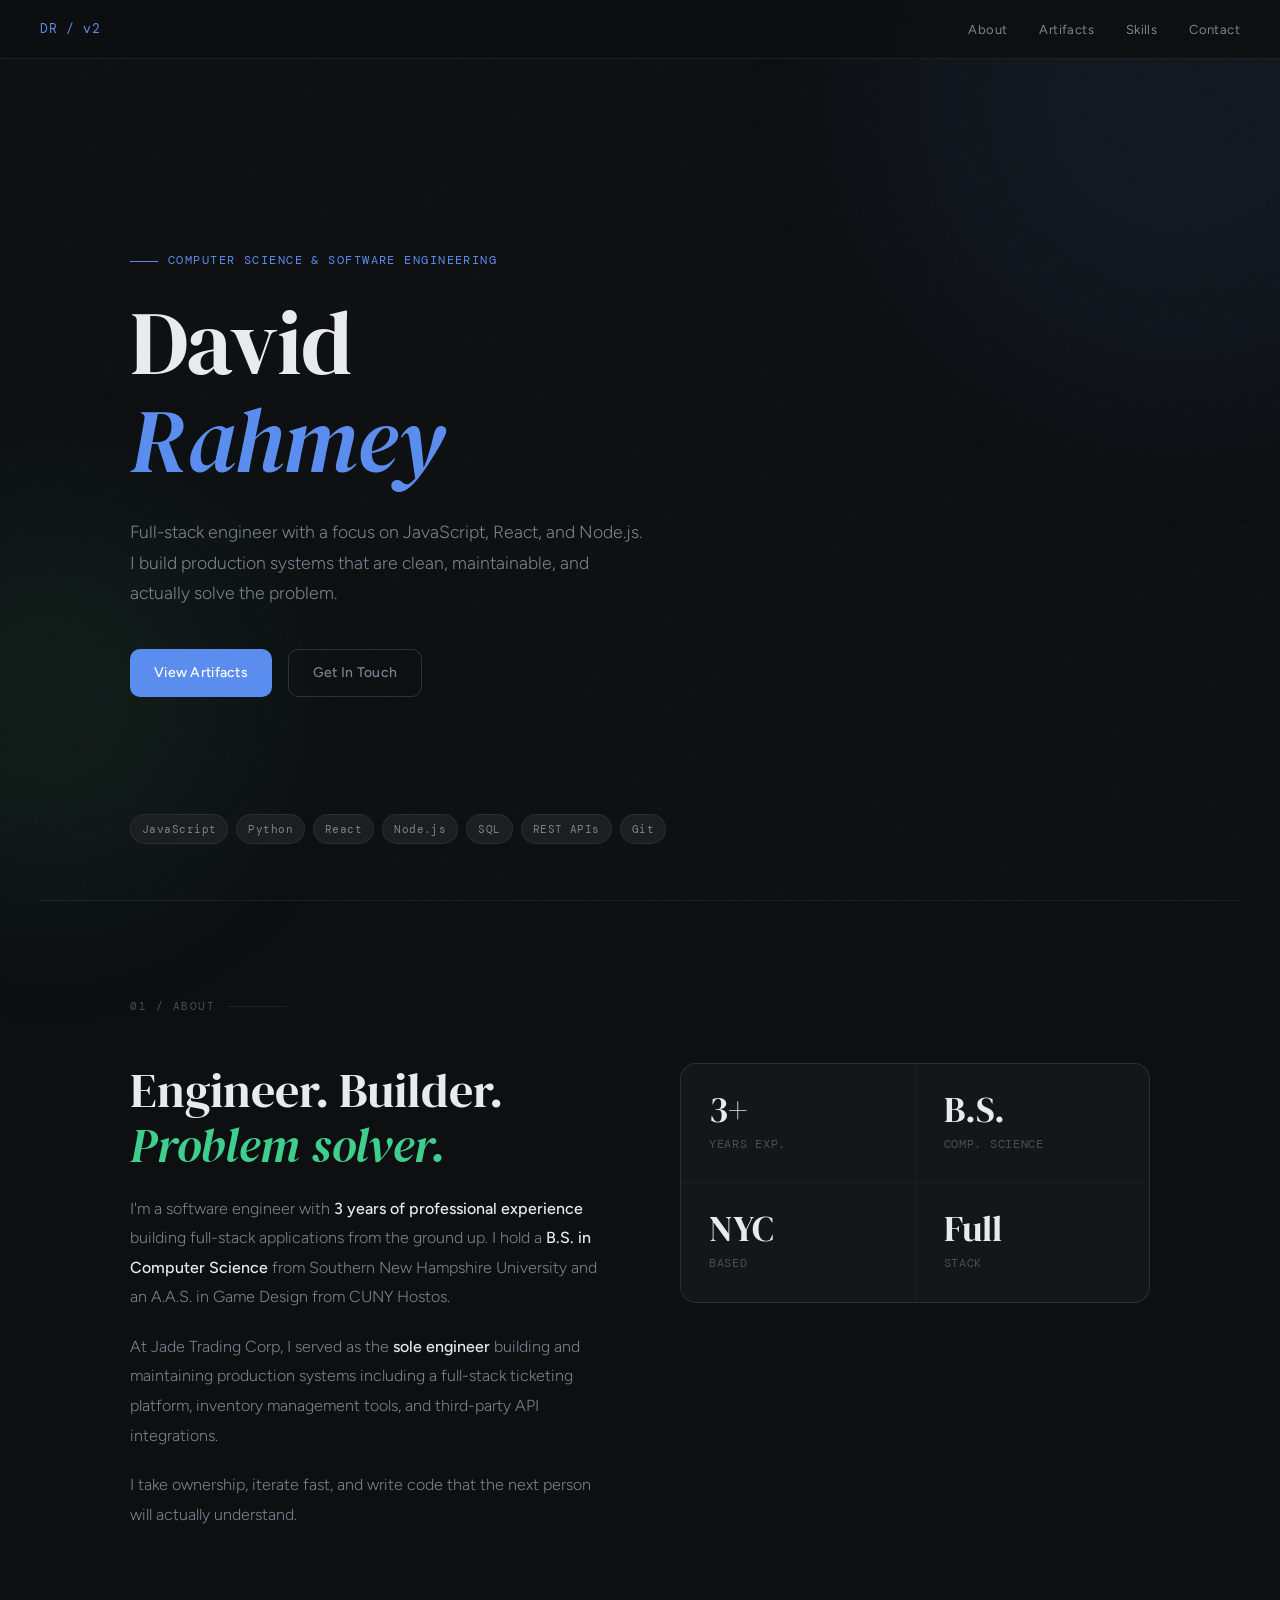
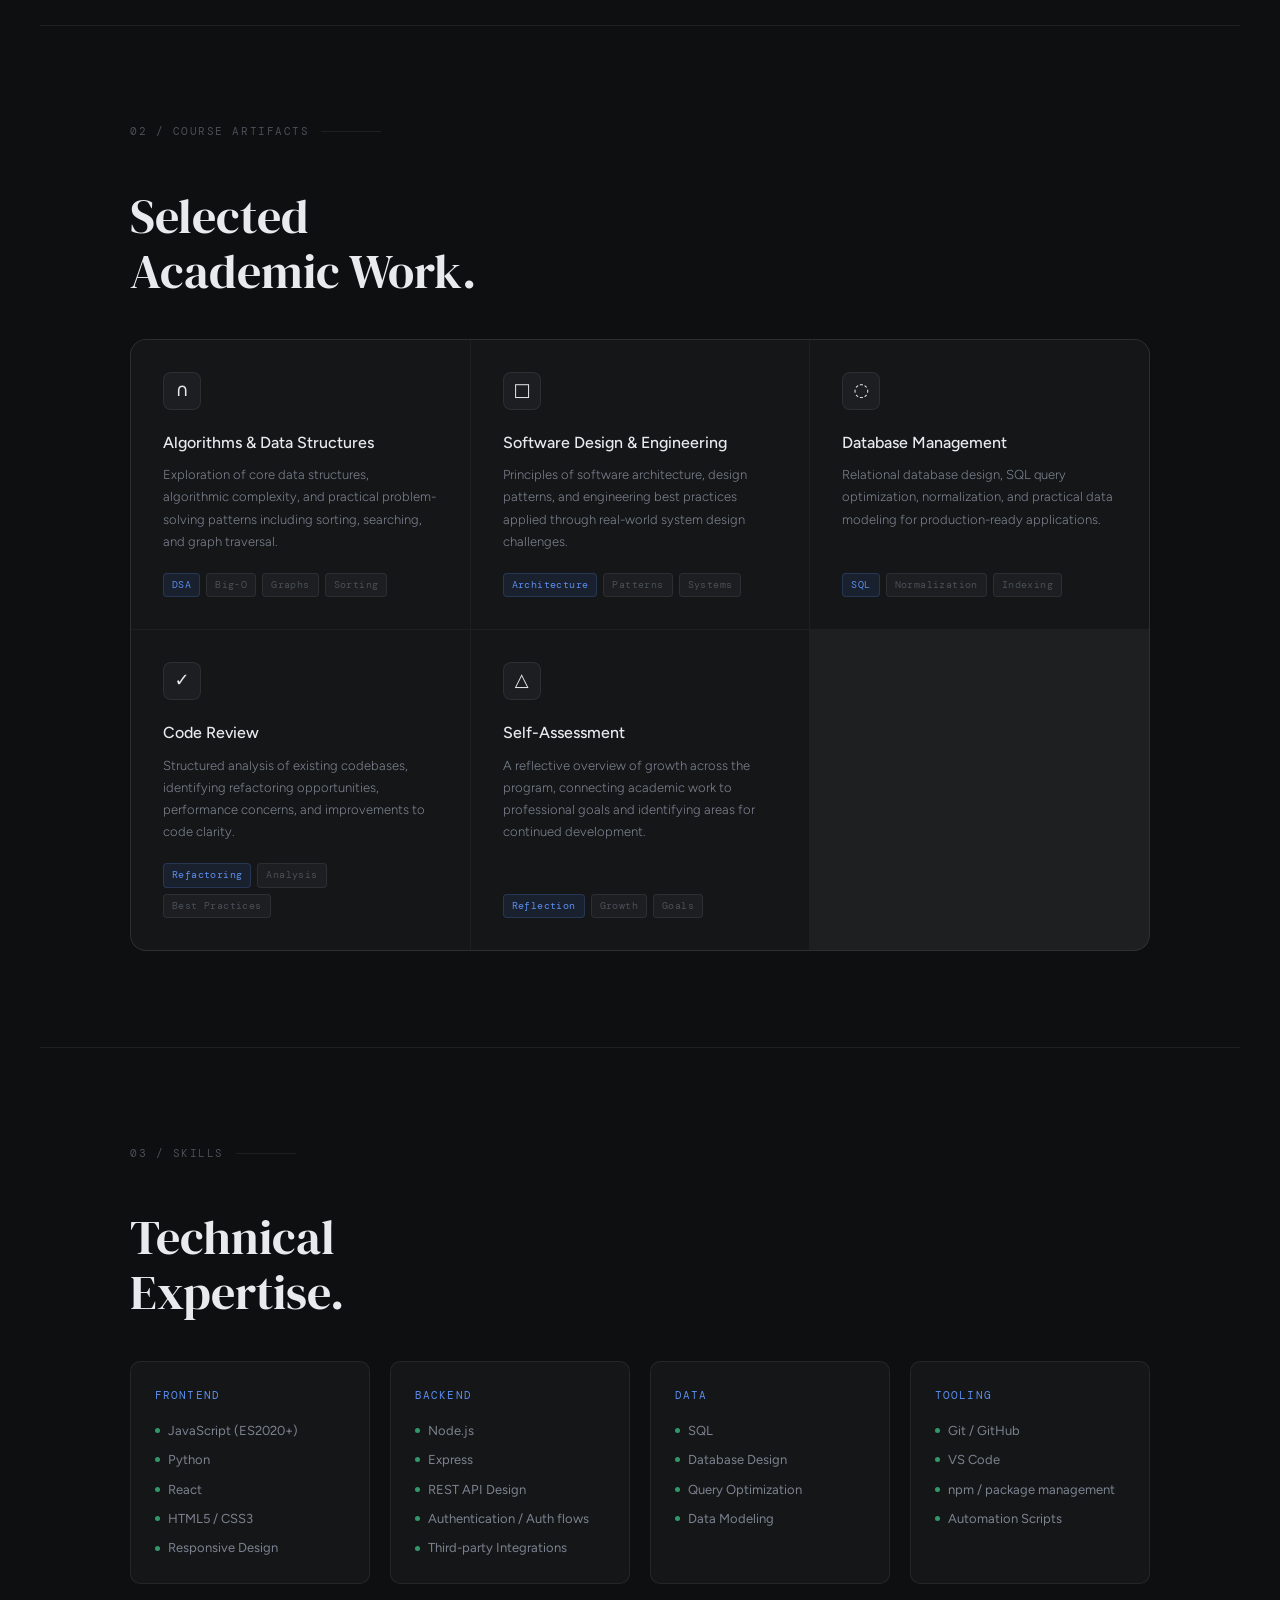
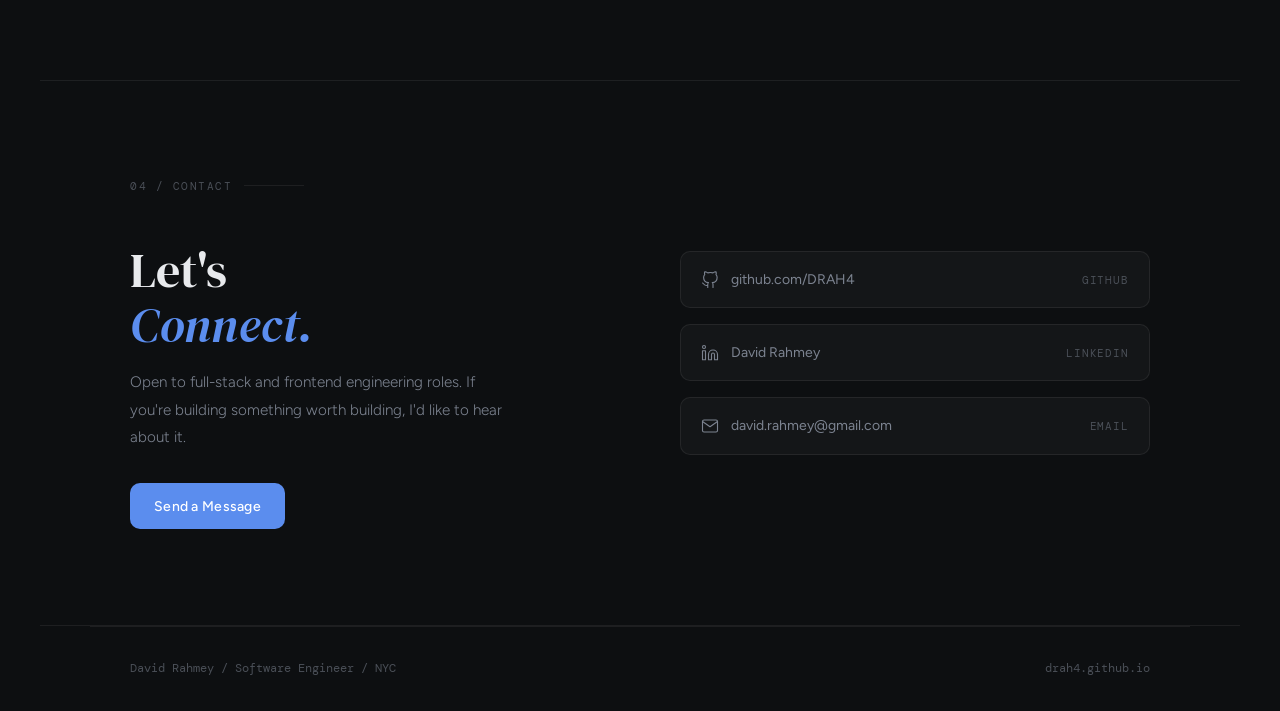
==== commit 66c22708: "Replace TypeScript with Python in skill list" ====
--- a/index.html
+++ b/index.html
@@ -785,7 +785,7 @@
       <div class="skill-group-label">Frontend</div>
       <div class="skill-list">
         <span class="skill-item">JavaScript (ES2020+)</span>
-        <span class="skill-item">TypeScript</span>
+        <span class="skill-item">Python</span>
         <span class="skill-item">React</span>
         <span class="skill-item">HTML5 / CSS3</span>
         <span class="skill-item">Responsive Design</span>
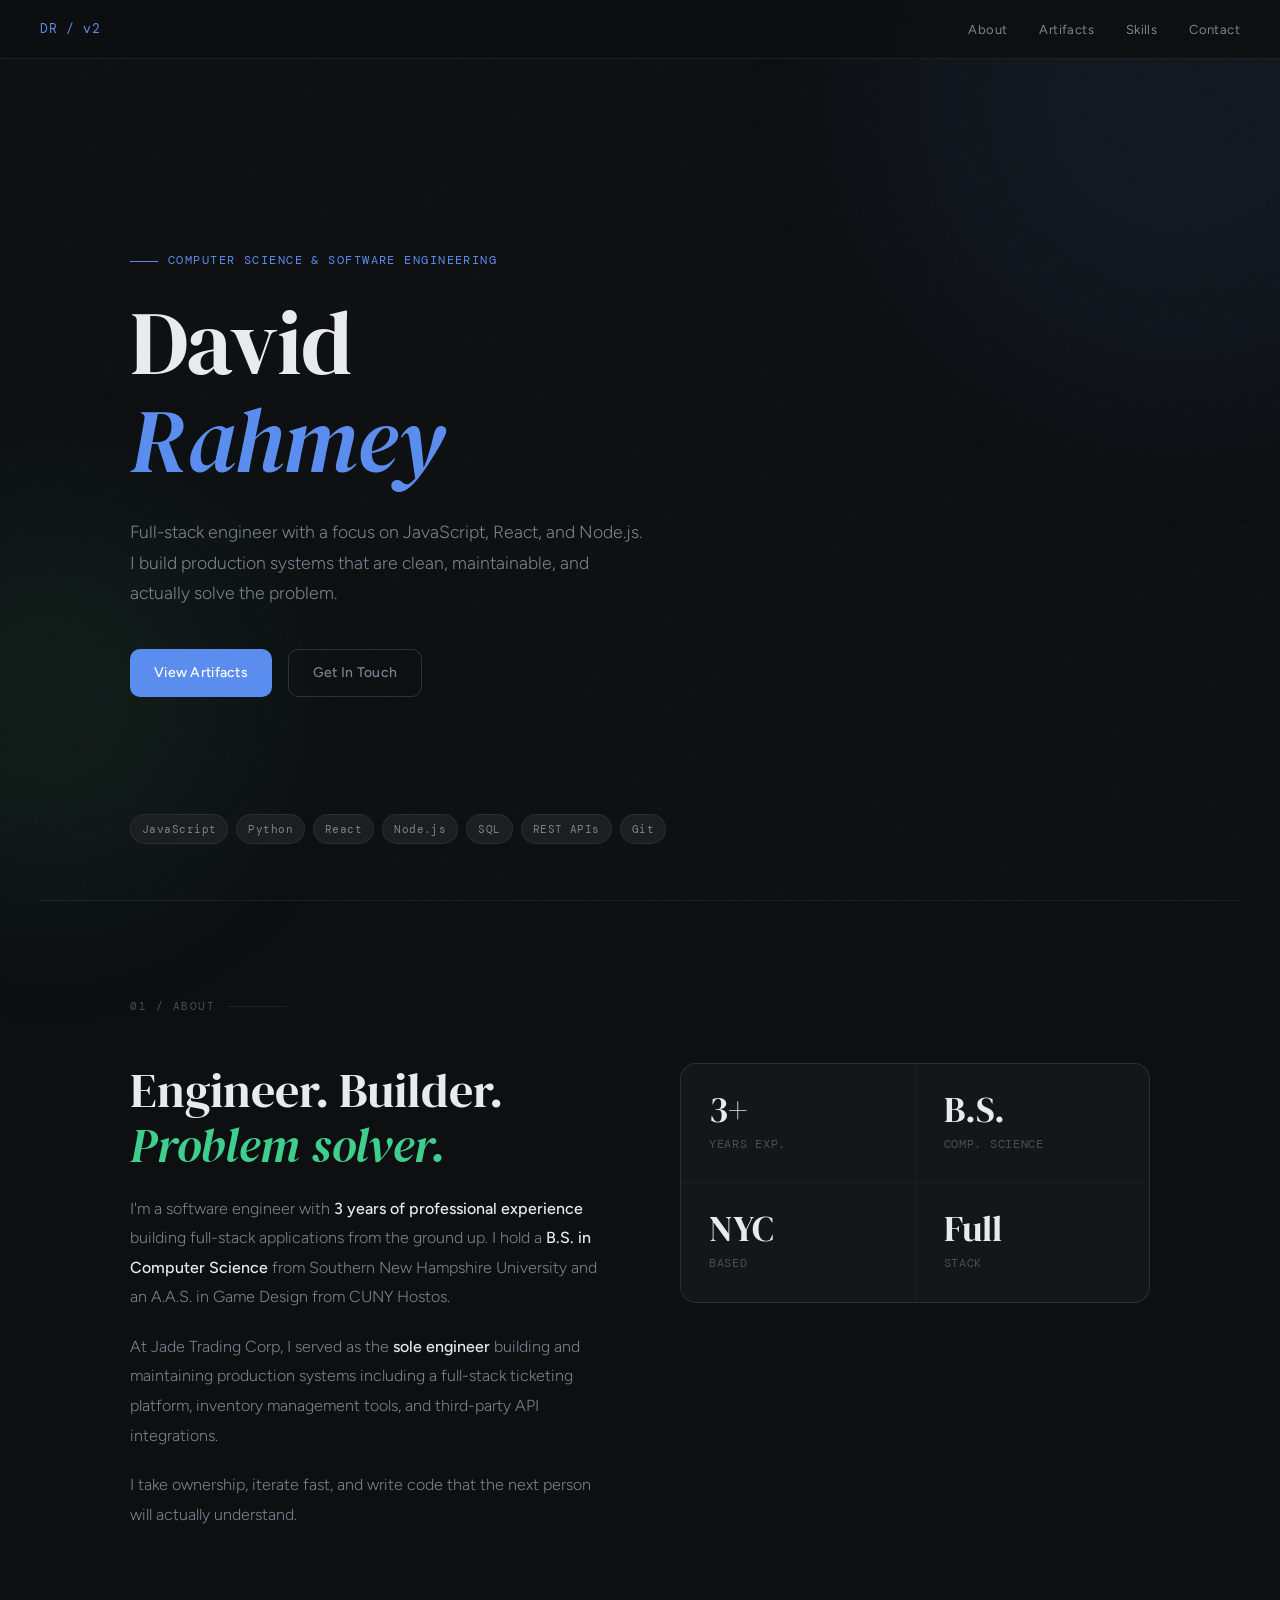
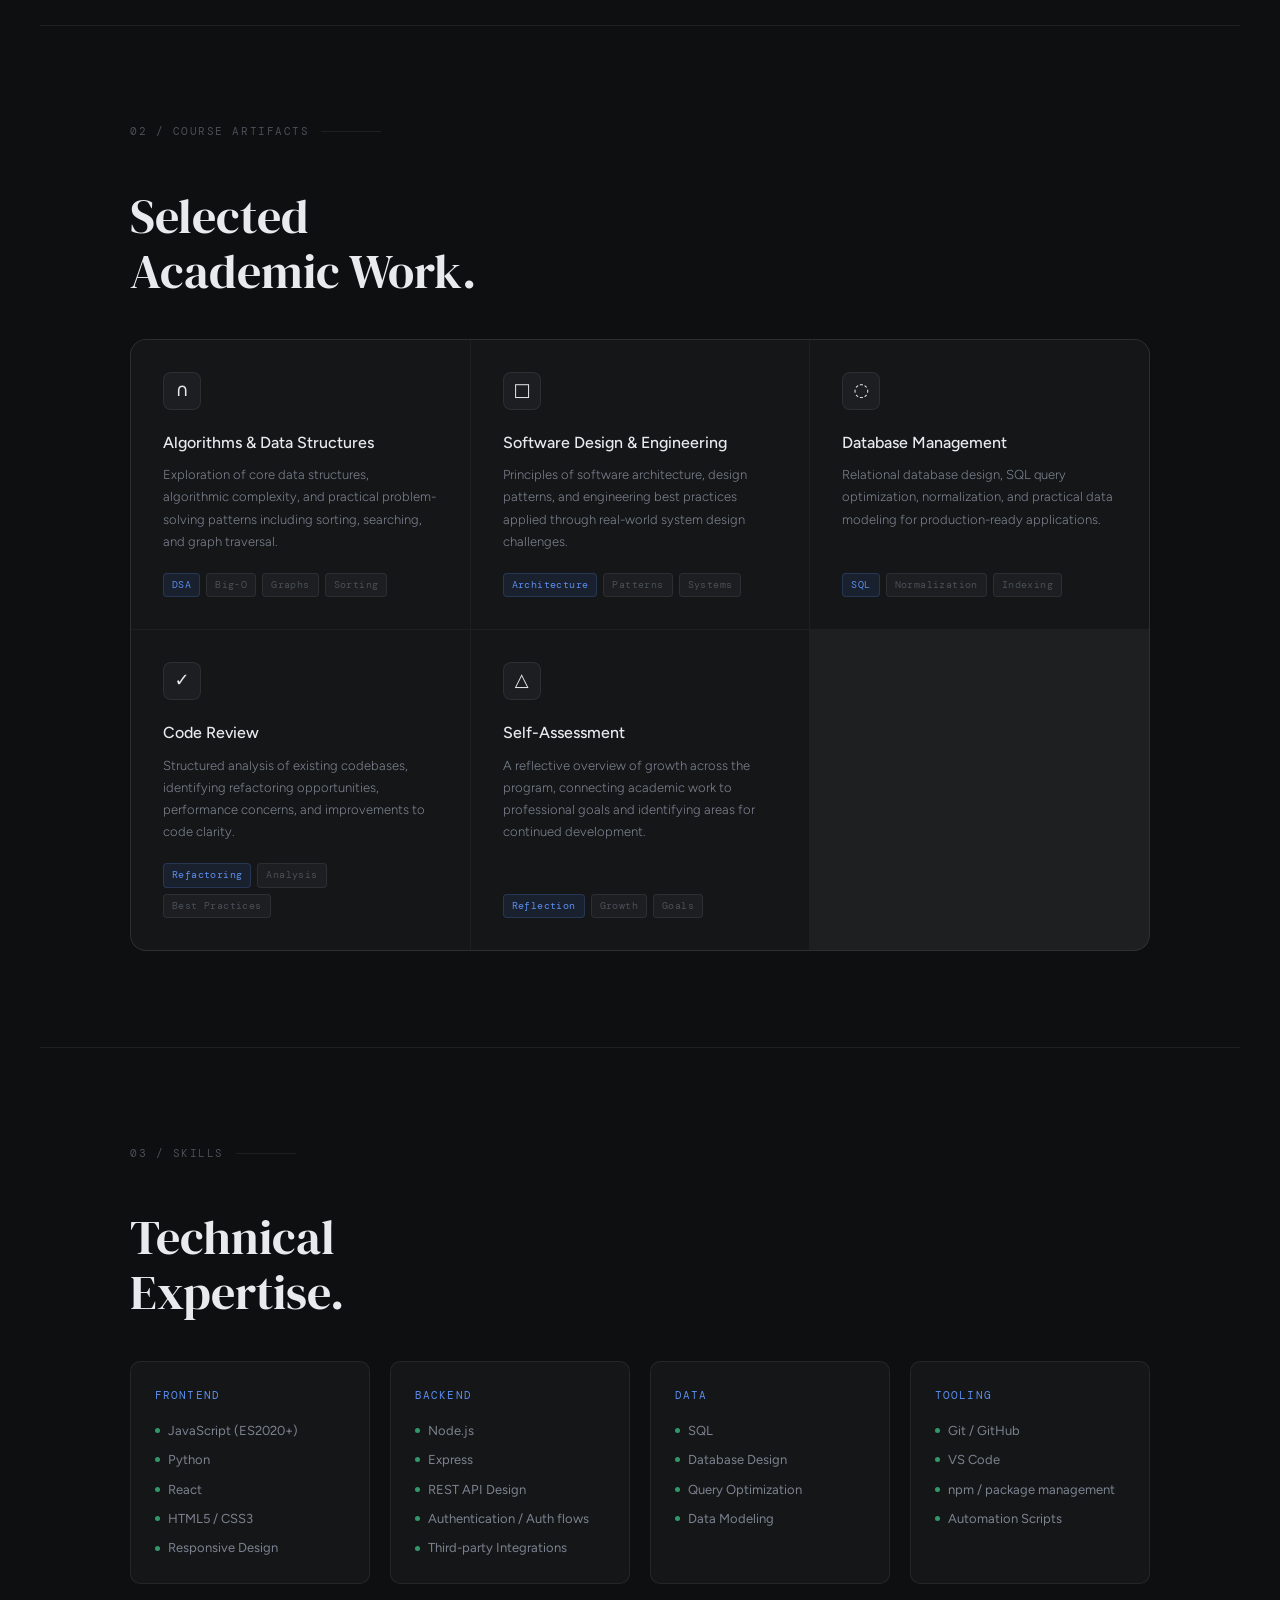
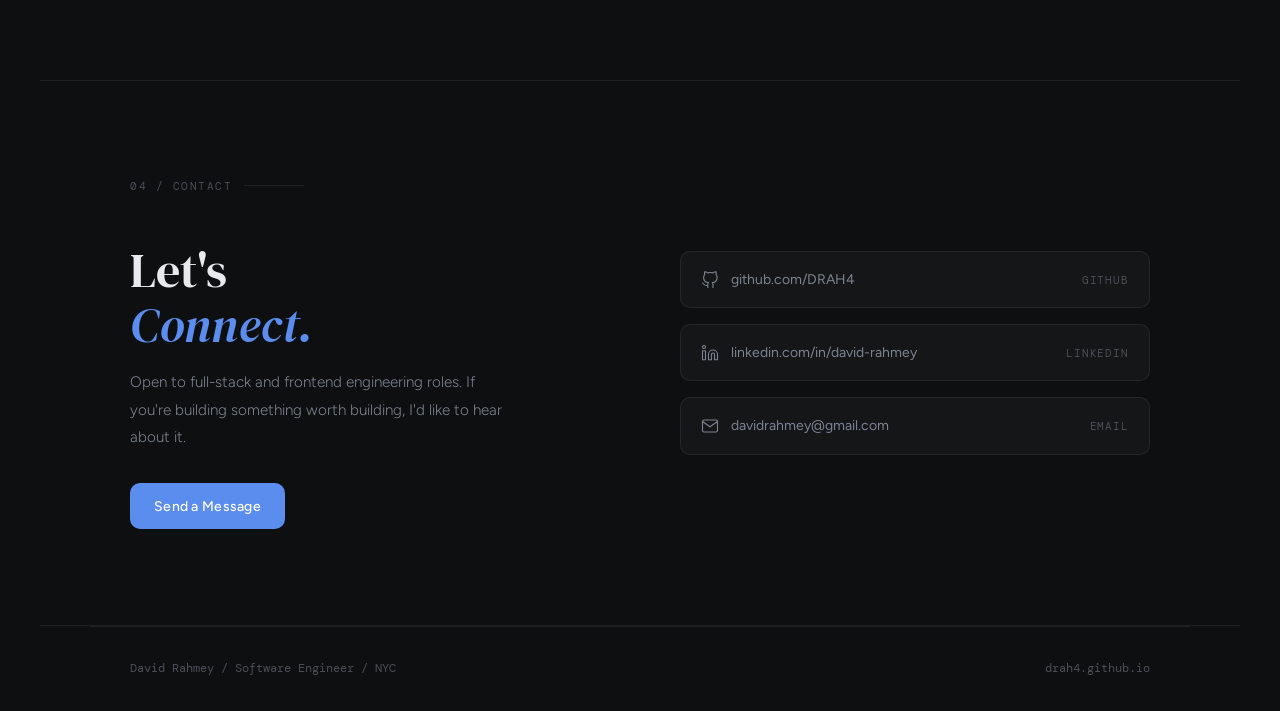
==== commit 03add111: "Update index.html" ====
--- a/index.html
+++ b/index.html
@@ -833,7 +833,7 @@
       <p class="contact-sub">
         Open to full-stack and frontend engineering roles. If you're building something worth building, I'd like to hear about it.
       </p>
-      <a href="mailto:david.rahmey@gmail.com" class="btn btn-primary" style="display:inline-flex;">Send a Message</a>
+      <a href="mailto:davidrahmey@gmail.com" class="btn btn-primary" style="display:inline-flex;">Send a Message</a>
     </div>
     <div class="contact-links">
       <a href="https://github.com/DRAH4" target="_blank" rel="noopener" class="contact-link">
@@ -843,12 +843,12 @@
       </a>
       <a href="https://linkedin.com" target="_blank" rel="noopener" class="contact-link">
         <svg width="18" height="18" viewBox="0 0 24 24" fill="none" stroke="currentColor" stroke-width="1.5" stroke-linecap="round" stroke-linejoin="round"><path d="M16 8a6 6 0 0 1 6 6v7h-4v-7a2 2 0 0 0-2-2 2 2 0 0 0-2 2v7h-4v-7a6 6 0 0 1 6-6z"/><rect x="2" y="9" width="4" height="12"/><circle cx="4" cy="4" r="2"/></svg>
-        David Rahmey
+        linkedin.com/in/david-rahmey
         <span class="contact-link-label">LinkedIn</span>
       </a>
       <a href="mailto:david.rahmey@gmail.com" class="contact-link">
         <svg width="18" height="18" viewBox="0 0 24 24" fill="none" stroke="currentColor" stroke-width="1.5" stroke-linecap="round" stroke-linejoin="round"><path d="M4 4h16c1.1 0 2 .9 2 2v12c0 1.1-.9 2-2 2H4c-1.1 0-2-.9-2-2V6c0-1.1.9-2 2-2z"/><polyline points="22,6 12,13 2,6"/></svg>
-        david.rahmey@gmail.com
+        davidrahmey@gmail.com
         <span class="contact-link-label">Email</span>
       </a>
     </div>
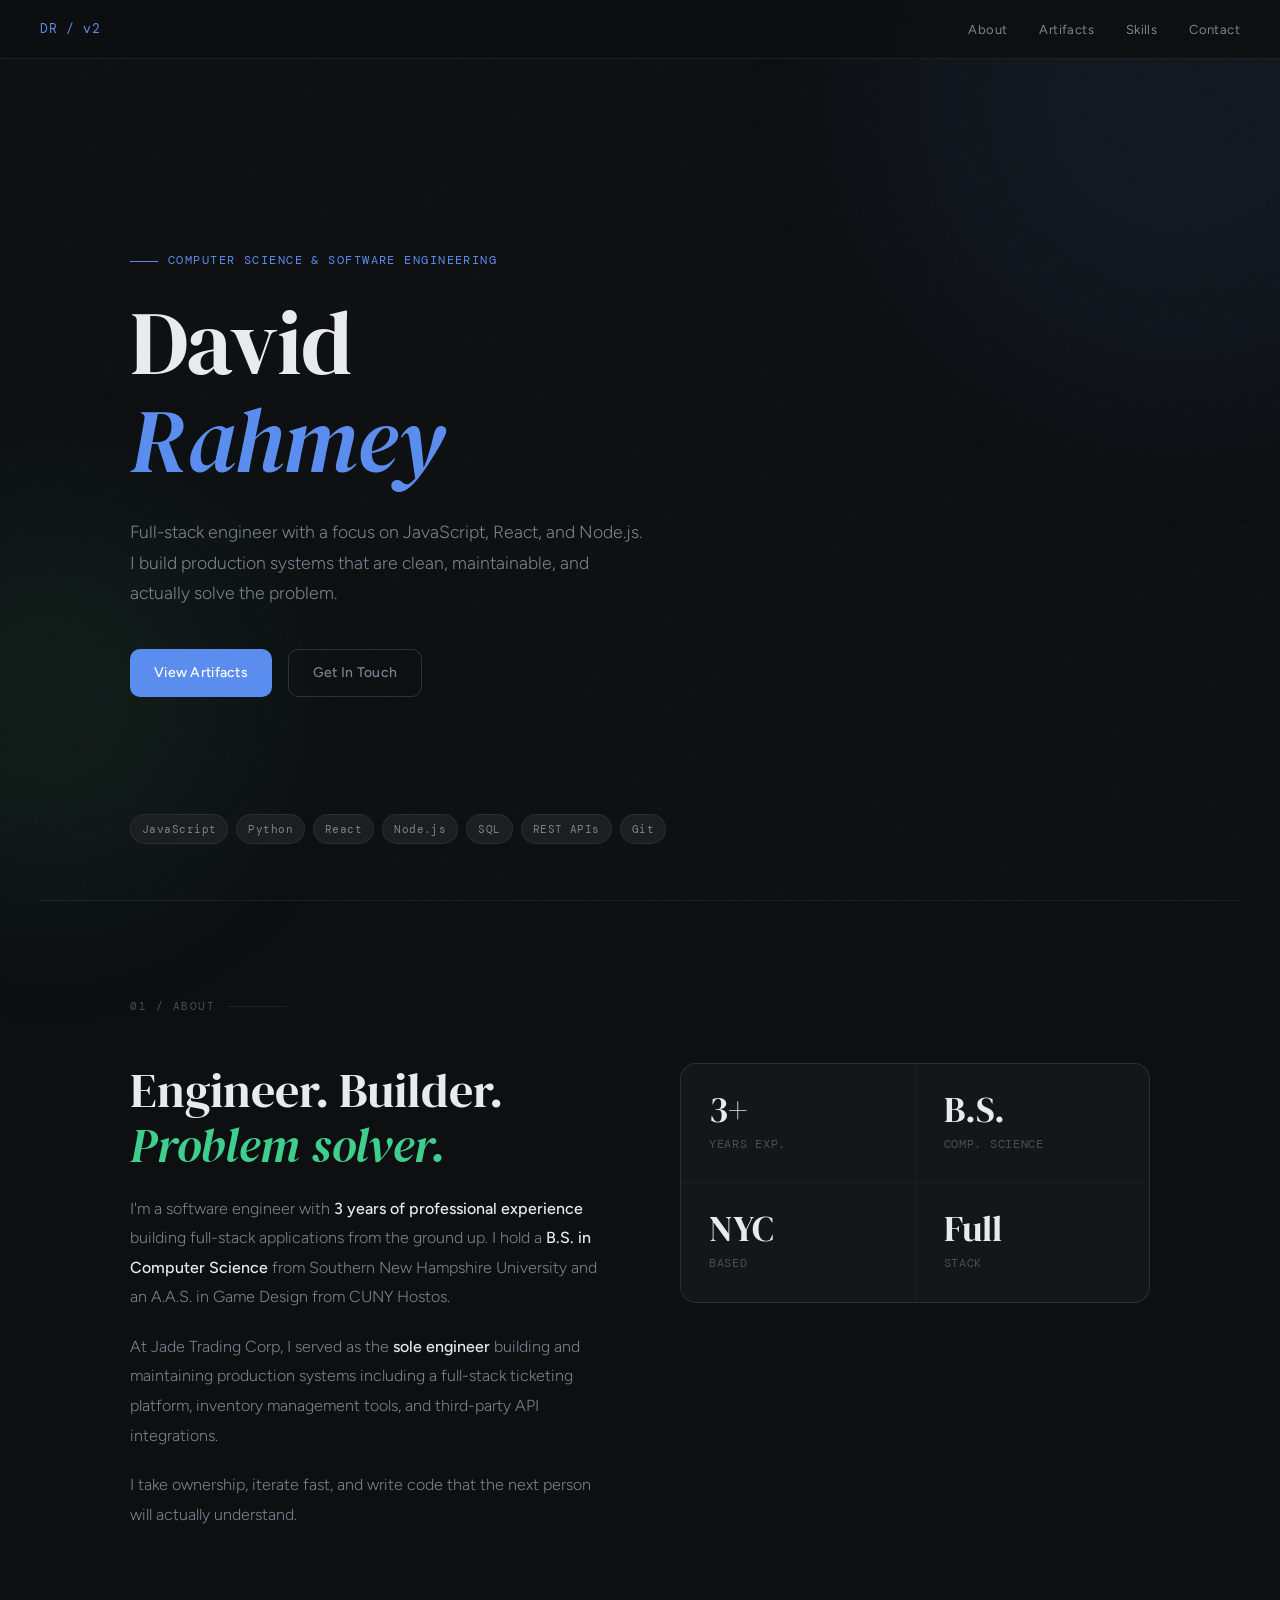
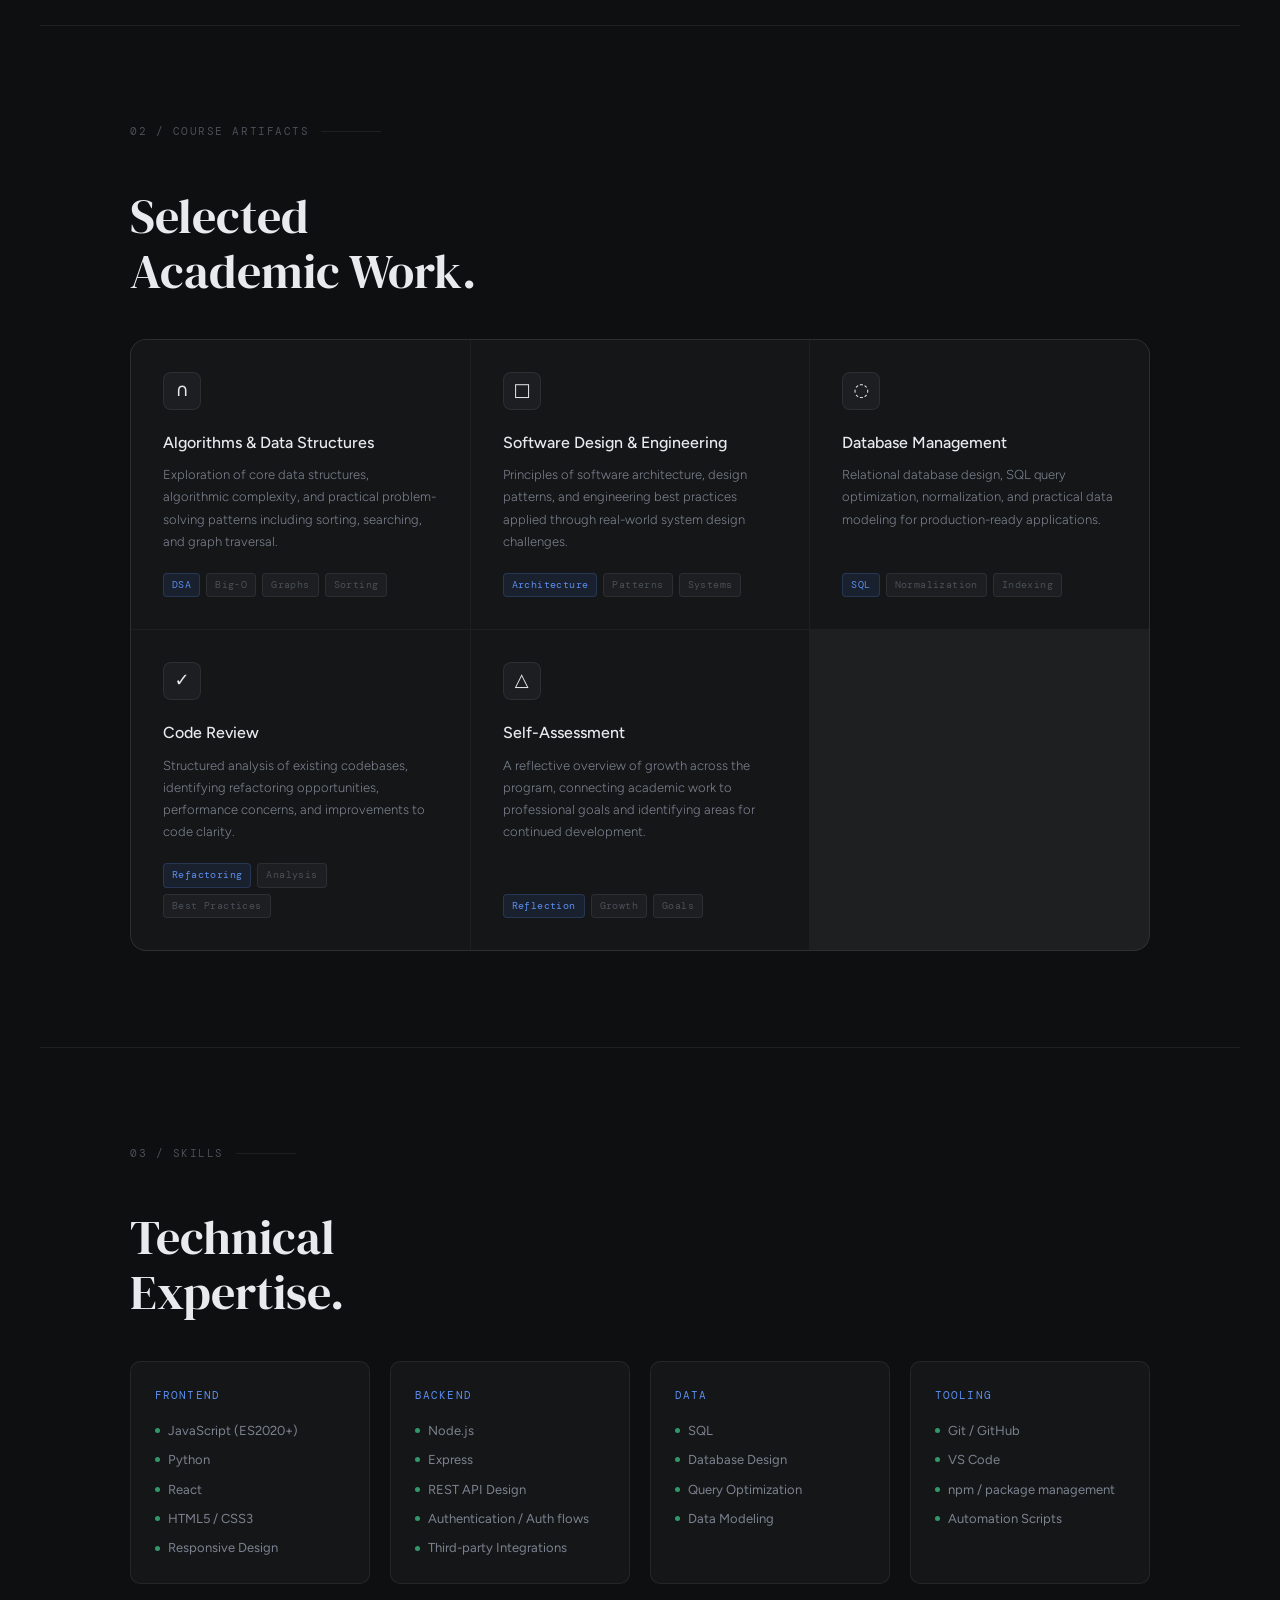
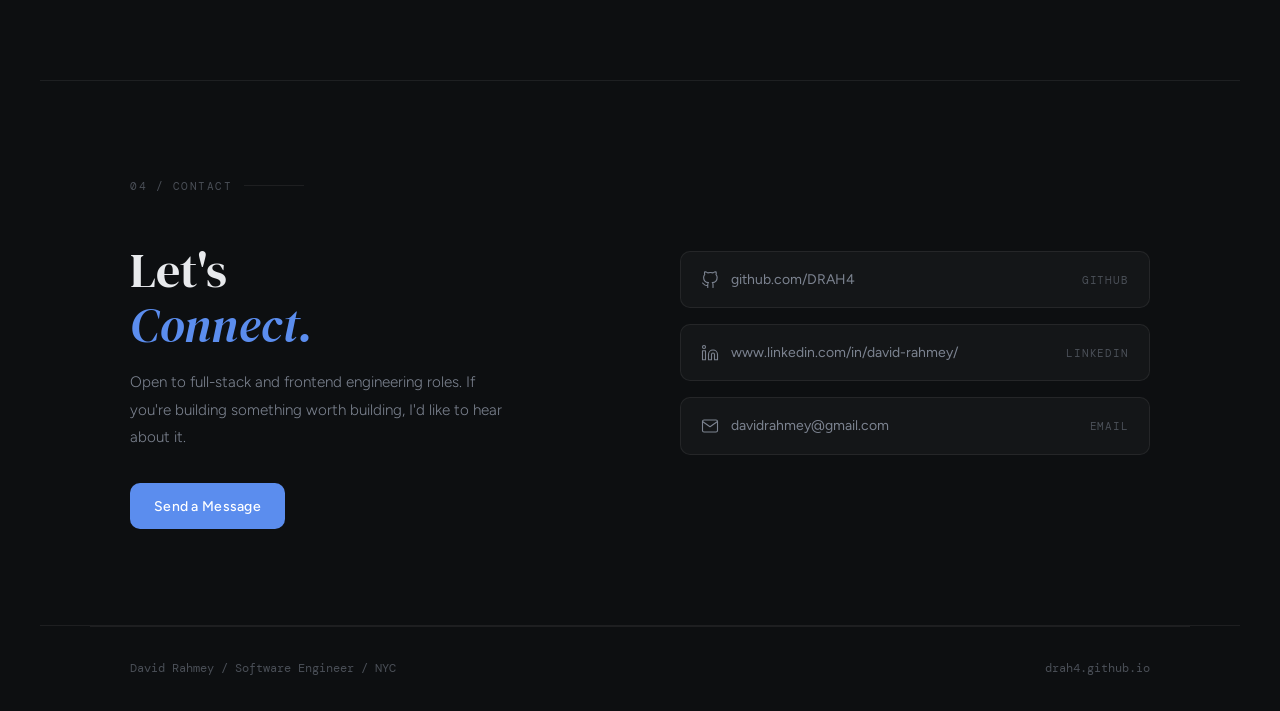
==== commit abcf5dbe: "Update index.html" ====
--- a/index.html
+++ b/index.html
@@ -843,7 +843,7 @@
       </a>
       <a href="https://linkedin.com" target="_blank" rel="noopener" class="contact-link">
         <svg width="18" height="18" viewBox="0 0 24 24" fill="none" stroke="currentColor" stroke-width="1.5" stroke-linecap="round" stroke-linejoin="round"><path d="M16 8a6 6 0 0 1 6 6v7h-4v-7a2 2 0 0 0-2-2 2 2 0 0 0-2 2v7h-4v-7a6 6 0 0 1 6-6z"/><rect x="2" y="9" width="4" height="12"/><circle cx="4" cy="4" r="2"/></svg>
-        linkedin.com/in/david-rahmey
+        www.linkedin.com/in/david-rahmey/
         <span class="contact-link-label">LinkedIn</span>
       </a>
       <a href="mailto:david.rahmey@gmail.com" class="contact-link">
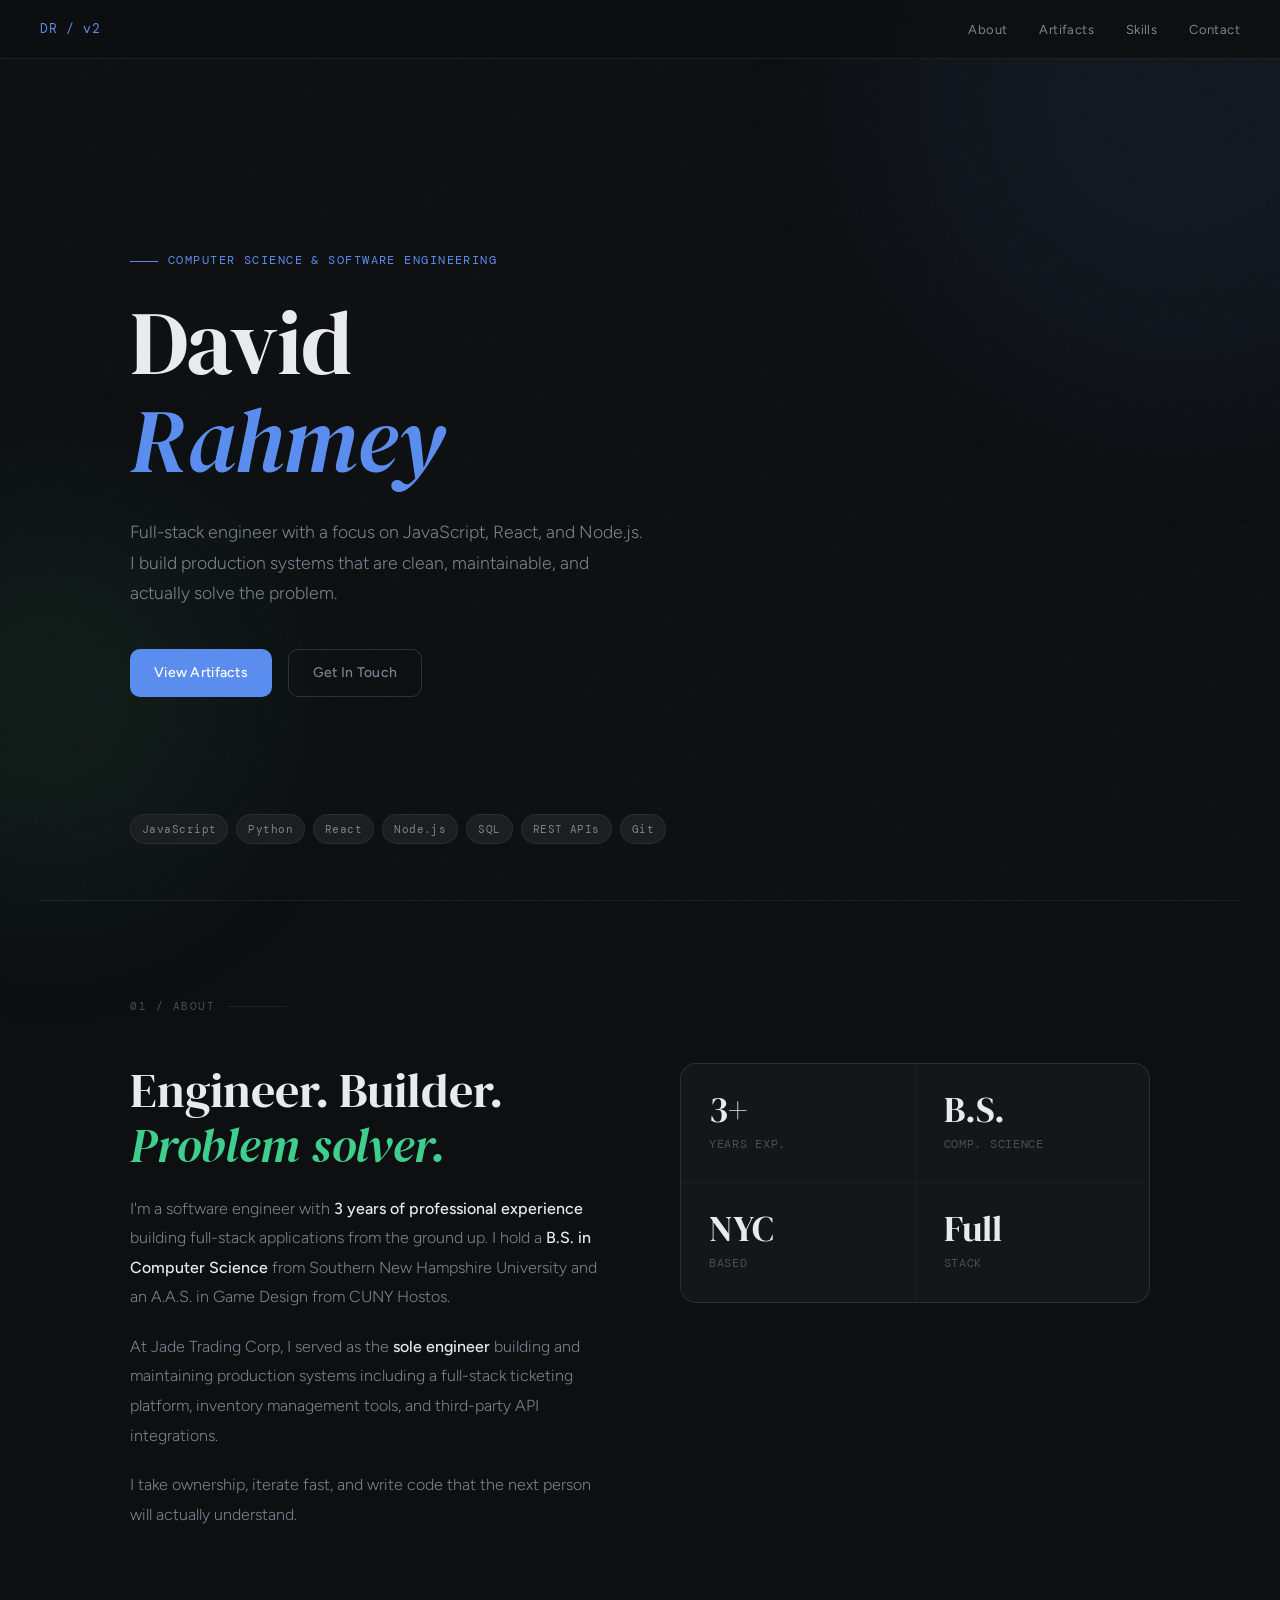
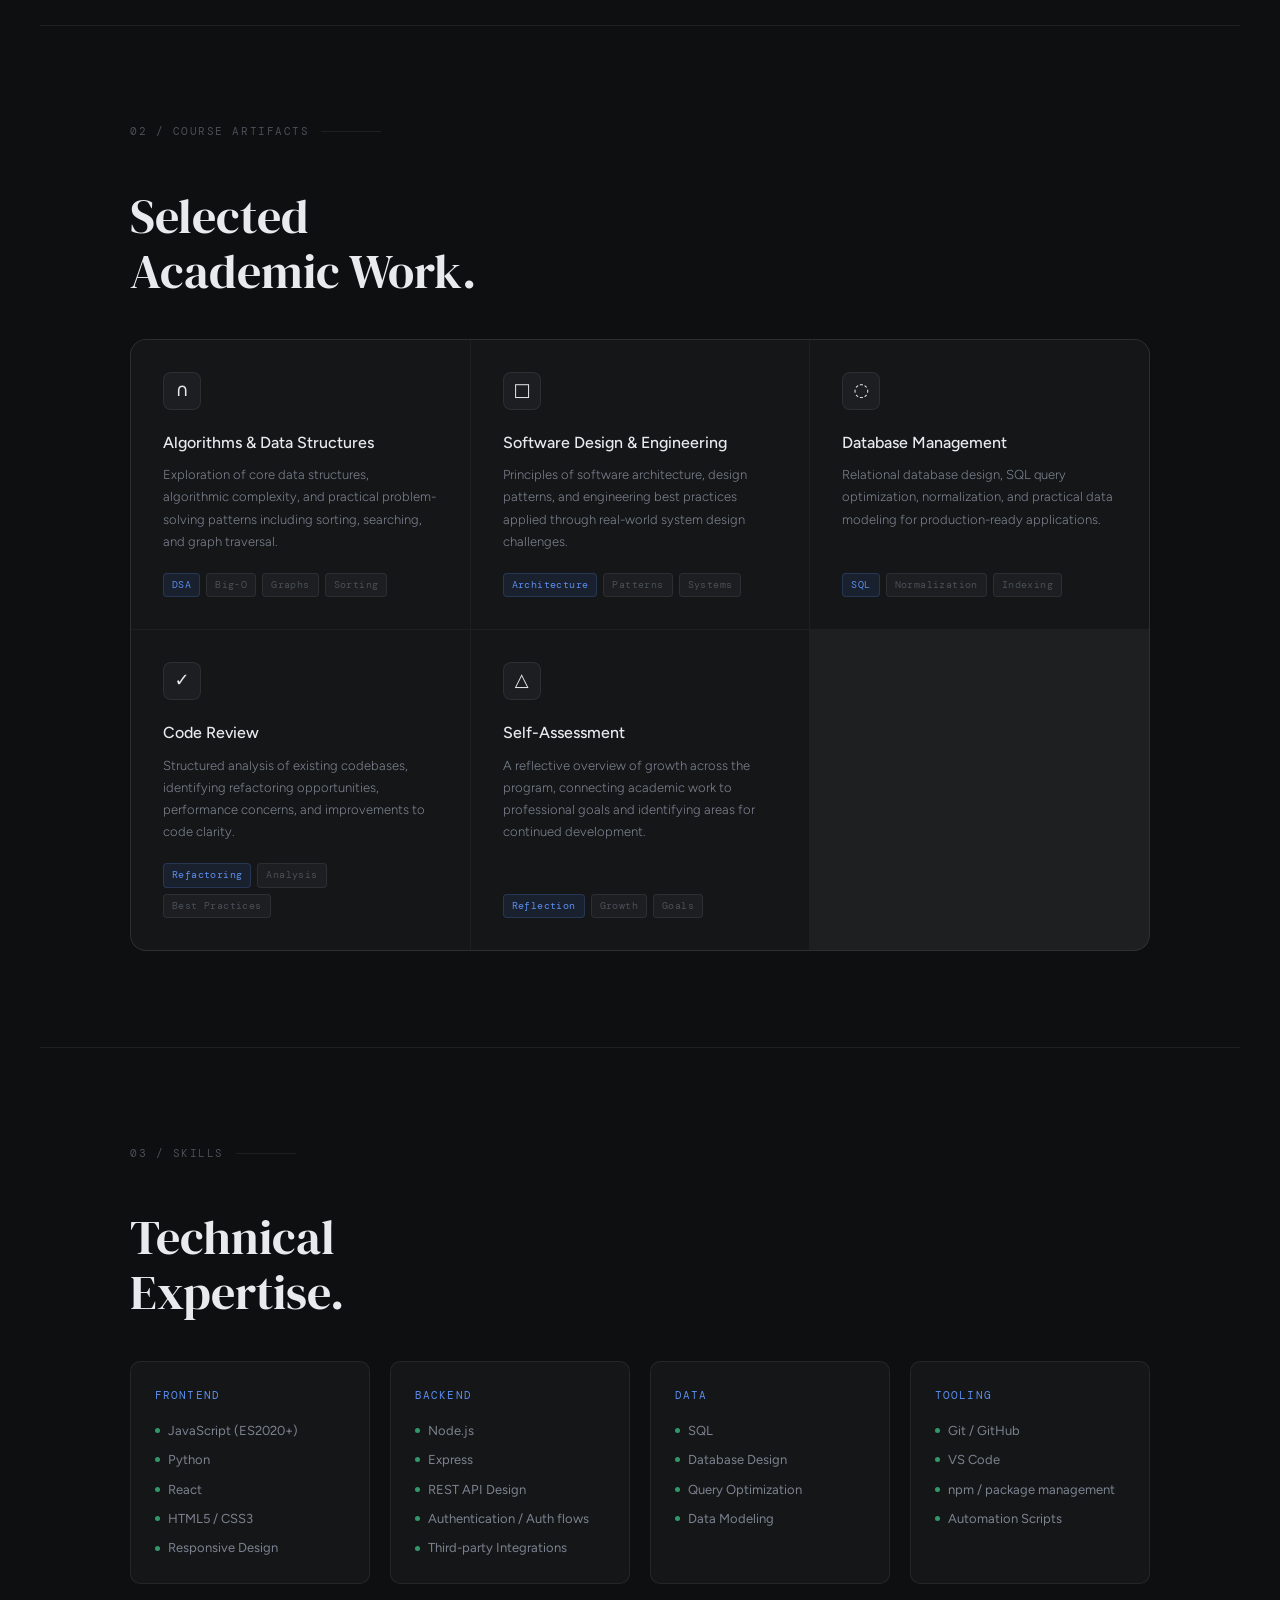
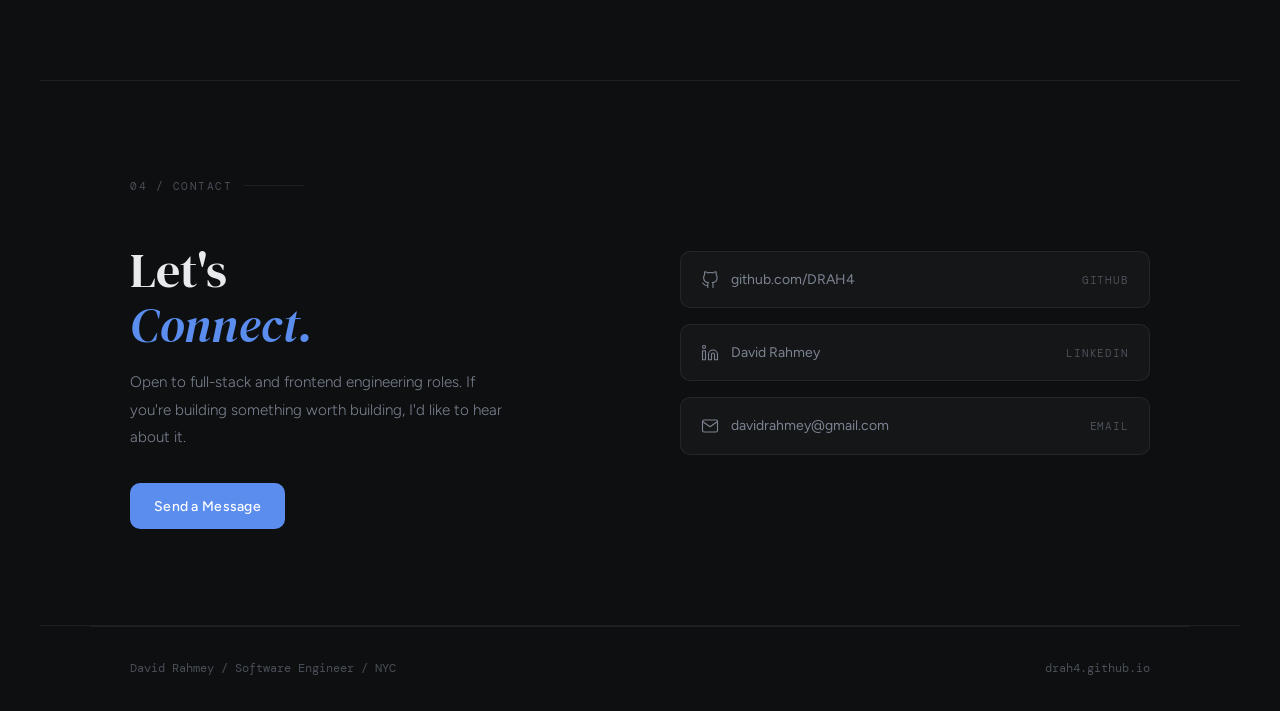
==== commit 1aa596a6: "Update index.html" ====
--- a/index.html
+++ b/index.html
@@ -841,12 +841,12 @@
         github.com/DRAH4
         <span class="contact-link-label">GitHub</span>
       </a>
-      <a href="https://linkedin.com" target="_blank" rel="noopener" class="contact-link">
+      <a href="https://www.linkedin.com/in/david-rahmey/" target="_blank" rel="noopener" class="contact-link">
         <svg width="18" height="18" viewBox="0 0 24 24" fill="none" stroke="currentColor" stroke-width="1.5" stroke-linecap="round" stroke-linejoin="round"><path d="M16 8a6 6 0 0 1 6 6v7h-4v-7a2 2 0 0 0-2-2 2 2 0 0 0-2 2v7h-4v-7a6 6 0 0 1 6-6z"/><rect x="2" y="9" width="4" height="12"/><circle cx="4" cy="4" r="2"/></svg>
-        www.linkedin.com/in/david-rahmey/
+        David Rahmey
         <span class="contact-link-label">LinkedIn</span>
       </a>
-      <a href="mailto:david.rahmey@gmail.com" class="contact-link">
+      <a href="mailto:davidrahmey@gmail.com" class="contact-link">
         <svg width="18" height="18" viewBox="0 0 24 24" fill="none" stroke="currentColor" stroke-width="1.5" stroke-linecap="round" stroke-linejoin="round"><path d="M4 4h16c1.1 0 2 .9 2 2v12c0 1.1-.9 2-2 2H4c-1.1 0-2-.9-2-2V6c0-1.1.9-2 2-2z"/><polyline points="22,6 12,13 2,6"/></svg>
         davidrahmey@gmail.com
         <span class="contact-link-label">Email</span>
